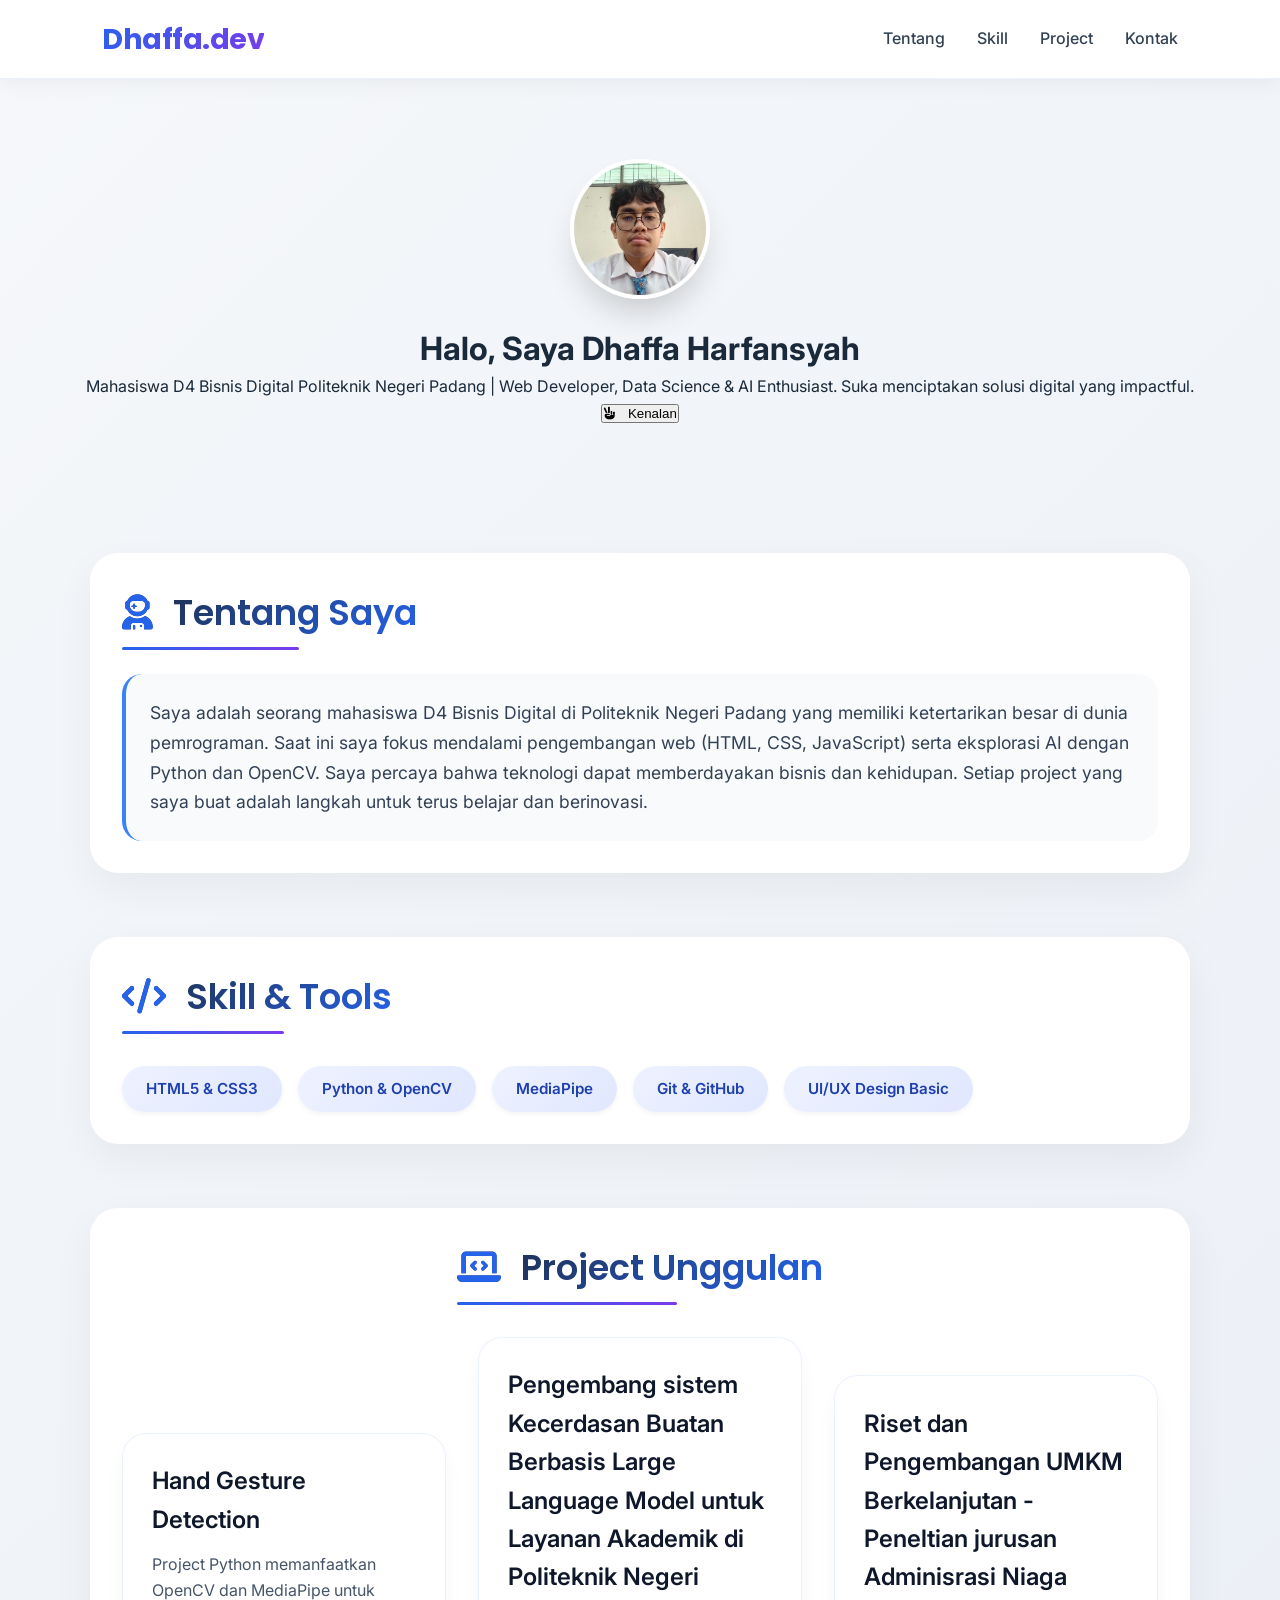
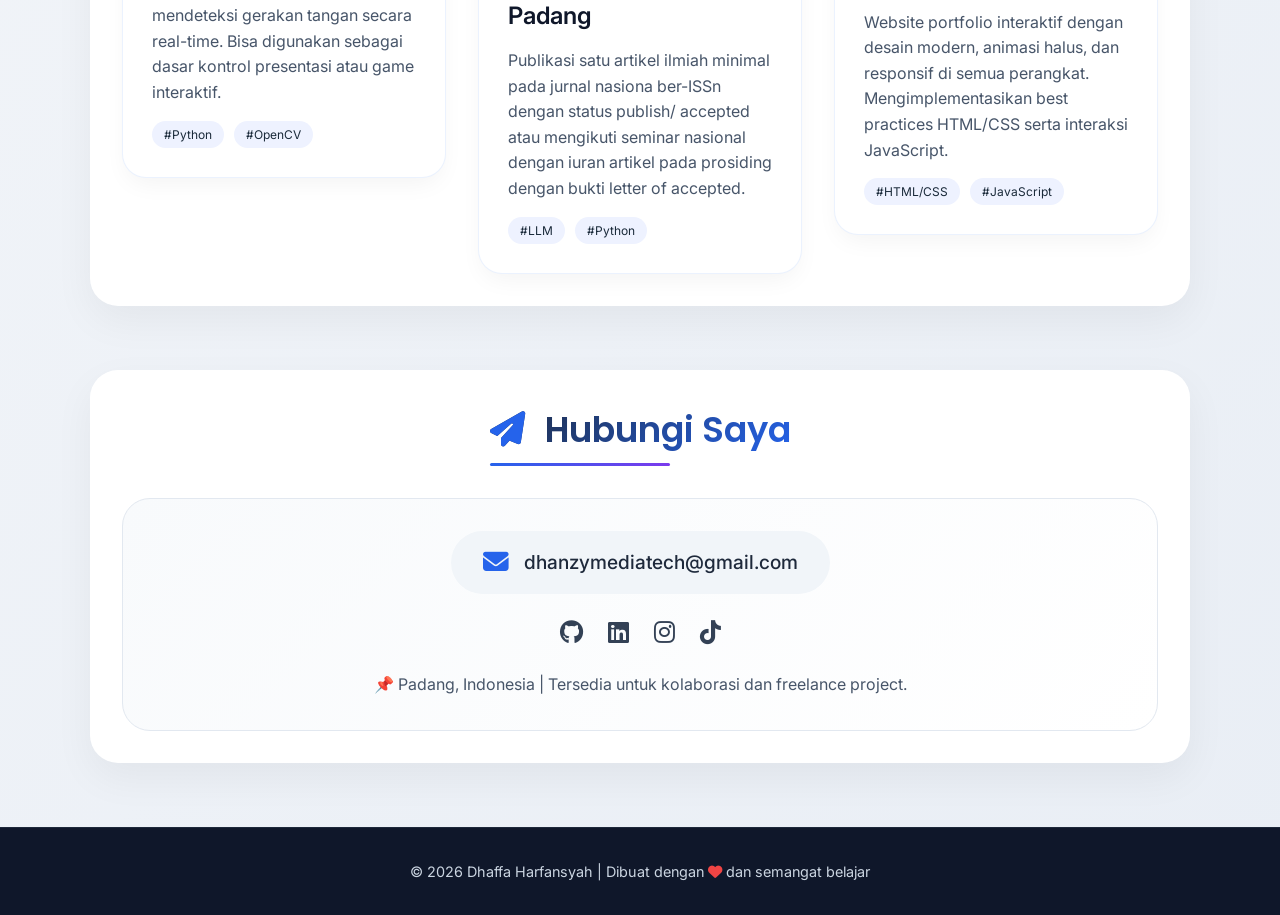
==== index.html @ cffd76b2 "Rename web2.html to index.html" ====
<!DOCTYPE html>
<html lang="id">

<head>
    <meta charset="UTF-8">
    <meta name="viewport" content="width=device-width, initial-scale=1.0">
    <title>Dhaffa Harfansyah | Portfolio Developer</title>
    <!-- Font Awesome Icons -->
    <link rel="stylesheet" href="https://cdnjs.cloudflare.com/ajax/libs/font-awesome/6.4.0/css/all.min.css">
    <!-- Google Fonts: Poppins & Inter -->
    <link
        href="https://fonts.googleapis.com/css2?family=Inter:opsz,wght@14..32,300;14..32,400;14..32,500;14..32,600;14..32,700&family=Poppins:wght@400;500;600;700&display=swap"
        rel="stylesheet">
    <style>
        * {
            margin: 0;
            padding: 0;
            box-sizing: border-box;
            align-items: center;
        }

        body {
            font-family: 'Inter', sans-serif;
            background: linear-gradient(135deg, #f5f7fa 0%, #e9eef5 100%);
            color: #1a2a3a;
            line-height: 1.6;
            scroll-behavior: smooth;
        }

        /* Custom Scrollbar */
        ::-webkit-scrollbar {
            width: 8px;
        }

        ::-webkit-scrollbar-track {
            background: #e0e7ef;
        }

        ::-webkit-scrollbar-thumb {
            background: #3b82f6;
            border-radius: 10px;
        }

        /* Navbar */
        nav {
            display: flex;
            justify-content: space-between;
            align-items: center;
            padding: 1rem 8%;
            background: rgba(255, 255, 255, 0.95);
            backdrop-filter: blur(10px);
            box-shadow: 0 4px 20px rgba(0, 0, 0, 0.05);
            position: sticky;
            top: 0;
            z-index: 1000;
            border-bottom: 1px solid rgba(59, 130, 246, 0.1);
        }

        .logo {
            font-family: 'Poppins', sans-serif;
            font-size: 1.8rem;
            font-weight: 700;
            background: linear-gradient(135deg, #2563eb, #7c3aed);
            -webkit-background-clip: text;
            background-clip: text;
            color: transparent;
            letter-spacing: -0.5px;
        }

        nav ul {
            display: flex;
            gap: 2rem;
            list-style: none;
        }

        nav ul li a {
            text-decoration: none;
            font-weight: 500;
            color: #334155;
            transition: all 0.3s ease;
            font-size: 1rem;
            position: relative;
        }

        nav ul li a::after {
            content: '';
            position: absolute;
            bottom: -5px;
            left: 0;
            width: 0%;
            height: 2px;
            background: linear-gradient(135deg, #2563eb, #7c3aed);
            transition: width 0.3s ease;
        }

        nav ul li a:hover::after {
            width: 100%;
        }

        nav ul li a:hover {
            color: #2563eb;
        }

        /* Hero Section */
        /* Hero Section */
        .hero {
            text-align: center;
            padding: 5rem 1rem 4rem;
            position: relative;
            overflow: hidden;
        }

        /* Wrapper foto */
        .profile-wrapper {
            display: flex;
            justify-content: center;
            align-items: center;
            margin-bottom: 1.5rem;
        }

        /* Foto profil */
        .profile-pic {
            width: 140px;
            height: 140px;
            object-fit: cover;
            border-radius: 50%;
            border: 4px solid white;
            box-shadow: 0 20px 35px -10px rgba(0, 0, 0, 0.2);
            transition: all 0.3s ease;
        }

        .profile-pic:hover {
            transform: scale(1.02);
            box-shadow: 0 25px 40px -12px rgba(37, 99, 235, 0.4);
        }

        /* Responsif */
        @media (max-width: 768px) {
            .profile-pic {
                width: 120px;
                height: 120px;
            }
        }

        /* Section Umum */
        section {
            max-width: 1100px;
            margin: 4rem auto;
            padding: 2rem 2rem;
            background: white;
            border-radius: 28px;
            box-shadow: 0 15px 40px rgba(0, 0, 0, 0.05);
            transition: transform 0.2s;
        }

        section:hover {
            transform: translateY(-3px);
        }

        h2 {
            font-family: 'Poppins', sans-serif;
            font-size: 2.2rem;
            font-weight: 600;
            margin-bottom: 1.5rem;
            position: relative;
            display: inline-block;
            background: linear-gradient(135deg, #1e293b, #2563eb);
            -webkit-background-clip: text;
            background-clip: text;
            color: transparent;
        }

        h2::after {
            content: '';
            position: absolute;
            bottom: -8px;
            left: 0;
            width: 60%;
            height: 3px;
            background: linear-gradient(135deg, #2563eb, #7c3aed);
            border-radius: 3px;
        }

        /* About */
        #about p {
            font-size: 1.1rem;
            color: #334155;
            line-height: 1.7;
            margin-top: 0.5rem;
            background: #f8fafc;
            padding: 1.5rem;
            border-radius: 20px;
            border-left: 4px solid #3b82f6;
        }

        /* Skill */
        .skill-list {
            display: flex;
            flex-wrap: wrap;
            gap: 1rem;
            margin-top: 1rem;
        }

        .skill {
            background: linear-gradient(135deg, #eef2ff, #e0e7ff);
            color: #1e40af;
            padding: 0.7rem 1.5rem;
            border-radius: 50px;
            font-weight: 600;
            font-size: 0.95rem;
            transition: all 0.3s;
            box-shadow: 0 2px 5px rgba(0, 0, 0, 0.05);
        }

        .skill:hover {
            transform: translateY(-3px);
            background: linear-gradient(135deg, #2563eb, #7c3aed);
            color: white;
            box-shadow: 0 8px 18px rgba(37, 99, 235, 0.2);
        }

        /* Project Cards */
        #project {
            display: flex;
            flex-direction: column;
        }

        .projects-container {
            display: grid;
            grid-template-columns: repeat(auto-fit, minmax(280px, 1fr));
            gap: 2rem;
            margin-top: 1rem;
        }

        .project {
            background: #ffffff;
            border-radius: 24px;
            padding: 1.8rem;
            transition: all 0.35s;
            border: 1px solid rgba(59, 130, 246, 0.1);
            box-shadow: 0 10px 25px -5px rgba(0, 0, 0, 0.05);
        }

        .project:hover {
            transform: translateY(-8px);
            border-color: #3b82f6;
            box-shadow: 0 20px 35px -12px rgba(37, 99, 235, 0.2);
        }

        .project h3 {
            font-size: 1.5rem;
            font-weight: 600;
            margin-bottom: 0.8rem;
            color: #0f172a;
            display: flex;
            align-items: center;
            gap: 10px;
        }

        .project h3 i {
            color: #3b82f6;
            font-size: 1.4rem;
        }

        .project p {
            color: #475569;
            line-height: 1.6;
        }

        /* Contact */
        #contact {
            text-align: center;
        }

        .contact-card {
            background: linear-gradient(135deg, #f8fafc, #ffffff);
            border-radius: 28px;
            padding: 2rem;
            margin-top: 1rem;
            border: 1px solid #e2e8f0;
            display: inline-block;
            width: 100%;
        }

        .contact-item {
            display: flex;
            align-items: center;
            justify-content: center;
            gap: 15px;
            font-size: 1.2rem;
            background: #f1f5f9;
            padding: 1rem 2rem;
            border-radius: 60px;
            width: fit-content;
            margin: 0 auto;
        }

        .contact-item i {
            font-size: 1.6rem;
            color: #2563eb;
        }

        .contact-item a {
            text-decoration: none;
            color: #1e293b;
            font-weight: 500;
            transition: color 0.2s;
        }

        .contact-item a:hover {
            color: #2563eb;
        }

        /* Footer */
        footer {
            text-align: center;
            padding: 2rem;
            background: #0f172a;
            color: #cbd5e1;
            margin-top: 3rem;
            font-size: 0.9rem;
            border-top: 1px solid #1e293b;
        }

        /* Responsive */
        @media (max-width: 768px) {
            nav {
                flex-direction: column;
                gap: 1rem;
                padding: 1rem 5%;
            }

            nav ul {
                gap: 1.5rem;
            }

            .hero h1 {
                font-size: 2.2rem;
            }

            section {
                margin: 2rem 1rem;
                padding: 1.5rem;
            }

            h2 {
                font-size: 1.8rem;
            }

            .contact-item {
                flex-direction: column;
                padding: 1rem;
                gap: 8px;
            }
        }

        @media (max-width: 480px) {
            .skill-list {
                justify-content: center;
            }

            .hero button {
                padding: 0.7rem 1.8rem;
            }
        }

        /* Animation */
        @keyframes fadeInUp {
            from {
                opacity: 0;
                transform: translateY(20px);
            }

            to {
                opacity: 1;
                transform: translateY(0);
            }
        }

        section {
            animation: fadeInUp 0.6s ease-out forwards;
        }
    </style>
</head>

<body>

    <!-- NAVBAR -->
    <nav>
        <div class="logo">Dhaffa.dev</div>
        <ul>
            <li><a href="#about">Tentang</a></li>
            <li><a href="#skill">Skill</a></li>
            <li><a href="#project">Project</a></li>
            <li><a href="#contact">Kontak</a></li>
        </ul>
    </nav>

    <!-- HERO SECTION -->
    <div class="hero">
        <div class="profile-wrapper">
            <img src="poto (2).jpeg" alt="Foto Profil Dhaffa" class="profile-pic">
        </div>
        <h1>Halo, Saya Dhaffa Harfansyah</h1>
        <p>Mahasiswa D4 Bisnis Digital Politeknik Negeri Padang | Web Developer, Data Science & AI Enthusiast. Suka
            menciptakan solusi digital yang impactful.
        </p>
        <button id="greetBtn"><i class="fas fa-hand-peace" style="margin-right: 8px;"></i> Kenalan</button>
    </div>

    <!-- ABOUT SECTION -->
    <section id="about">
        <h2><i class="fas fa-user-astronaut" style="margin-right: 12px; color:#2563eb;"></i> Tentang Saya</h2>
        <p>
            Saya adalah seorang mahasiswa D4 Bisnis Digital di Politeknik Negeri Padang yang memiliki ketertarikan besar
            di dunia pemrograman.
            Saat ini saya fokus mendalami pengembangan web (HTML, CSS, JavaScript) serta eksplorasi AI dengan Python dan
            OpenCV.
            Saya percaya bahwa teknologi dapat memberdayakan bisnis dan kehidupan. Setiap project yang saya buat adalah
            langkah untuk terus belajar dan berinovasi.
        </p>
    </section>

    <!-- SKILL SECTION -->
    <section id="skill">
        <h2><i class="fas fa-code" style="margin-right: 12px; color:#2563eb;"></i> Skill & Tools</h2>
        <div class="skill-list">
            <div class="skill">HTML5 & CSS3</div>
            <div class="skill">Python & OpenCV</div>
            <div class="skill">MediaPipe</div>
            <div class="skill">Git & GitHub</div>
            <div class="skill">UI/UX Design Basic</div>
        </div>
    </section>

    <!-- PROJECT SECTION (Menampilkan lebih menarik) -->
    <section id="project">
        <h2><i class="fas fa-laptop-code" style="margin-right: 12px; color:#2563eb;"></i> Project Unggulan</h2>
        <div class="projects-container">
            <div class="project">
                <h3>Hand Gesture Detection</h3>
                <p>Project Python memanfaatkan OpenCV dan MediaPipe untuk mendeteksi gerakan tangan secara real-time.
                    Bisa digunakan sebagai dasar kontrol presentasi atau game interaktif.</p>
                <div style="margin-top: 15px; display: flex; gap: 10px;">
                    <span
                        style="background:#eef2ff; padding:4px 12px; border-radius:20px; font-size:0.75rem;">#Python</span>
                    <span
                        style="background:#eef2ff; padding:4px 12px; border-radius:20px; font-size:0.75rem;">#OpenCV</span>
                </div>
            </div>
            <div class="project">
                <h3>Pengembang sistem Kecerdasan Buatan Berbasis Large Language Model untuk
                    Layanan Akademik di Politeknik Negeri Padang</h3>
                <p>Publikasi satu artikel ilmiah minimal pada jurnal nasiona ber-ISSn dengan status publish/ accepted
                    atau mengikuti seminar nasional dengan iuran artikel pada prosiding dengan bukti letter of accepted.
                </p>
                <div style="margin-top: 15px; display: flex; gap: 10px;">
                    <span
                        style="background:#eef2ff; padding:4px 12px; border-radius:20px; font-size:0.75rem;">#LLM</span>
                    <span
                        style="background:#eef2ff; padding:4px 12px; border-radius:20px; font-size:0.75rem;">#Python</span>
                </div>
            </div>
            <div class="project">
                <h3> Riset dan Pengembangan UMKM Berkelanjutan - Peneltian jurusan Adminisrasi Niaga</h3>
                <p>Website portfolio interaktif dengan desain modern, animasi halus, dan responsif di semua perangkat.
                    Mengimplementasikan best practices HTML/CSS serta interaksi JavaScript.</p>
                <div style="margin-top: 15px; display: flex; gap: 10px;">
                    <span
                        style="background:#eef2ff; padding:4px 12px; border-radius:20px; font-size:0.75rem;">#HTML/CSS</span>
                    <span
                        style="background:#eef2ff; padding:4px 12px; border-radius:20px; font-size:0.75rem;">#JavaScript</span>
                </div>
            </div>
        </div>
    </section>

    <!-- CONTACT SECTION (Lebih elegan) -->
    <section id="contact">
        <h2><i class="fas fa-paper-plane" style="margin-right: 12px; color:#2563eb;"></i> Hubungi Saya</h2>
        <div class="contact-card">
            <div class="contact-item">
                <i class="fas fa-envelope"></i>
                <a href="mailto:dhanzymediatech@gmail.com">dhanzymediatech@gmail.com</a>
            </div>
            <div style="margin-top: 20px; display: flex; justify-content: center; gap: 25px; flex-wrap: wrap;">
                <a href="#" style="color:#334155; font-size:1.5rem; transition:0.2s;"><i class="fab fa-github"></i></a>
                <a href="www.linkedin.com/in/dhaffa-harfansyah-a165aa2b4"
                    style="color:#334155; font-size:1.5rem; transition:0.2s;"><i class="fab fa-linkedin"></i></a>
                <a href="https://www.instagram.com/dhaffa.hrfnsyh?igsh=dDlvMGJ2NDBydng="
                    style="color:#334155; font-size:1.5rem; transition:0.2s;"><i class="fab fa-instagram"></i></a>
                <a href="https://www.tiktok.com/@dhanzy.creator?_r=1&_t=ZS-94cZCDtdRMm"
                    style="color:#334155; font-size:1.5rem; transition:0.2s;"><i class="fab fa-tiktok"></i></a>
            </div>
            <p style="margin-top: 20px; color:#475569;">📌 Padang, Indonesia | Tersedia untuk kolaborasi dan freelance
                project.</p>
        </div>
    </section>

    <footer>
        <p>© 2026 Dhaffa Harfansyah | Dibuat dengan <i class="fas fa-heart" style="color:#ef4444;"></i> dan semangat
            belajar</p>
    </footer>

    <script>
        // Fungsi untuk tombol "Kenalan"
        function sayHello() {
            const message = "Hai! Terima kasih sudah mampir 👋\nSaya Dhaffa, senang berkenalan denganmu! Yuk kolaborasi buat project keren 🚀";
            alert(message);
        }

        // Event listener untuk tombol
        const btn = document.getElementById('greetBtn');
        if (btn) {
            btn.addEventListener('click', sayHello);
        }

        // Smooth scrolling untuk semua link navigasi
        document.querySelectorAll('nav ul li a').forEach(anchor => {
            anchor.addEventListener('click', function (e) {
                e.preventDefault();
                const targetId = this.getAttribute('href');
                if (targetId && targetId !== '#') {
                    const targetElement = document.querySelector(targetId);
                    if (targetElement) {
                        targetElement.scrollIntoView({
                            behavior: 'smooth',
                            block: 'start'
                        });
                    }
                }
            });
        });

        // Efek tambahan: menampilkan pesan selamat datang di console
        console.log("%c✨ Welcome to Dhaffa's Portfolio! ✨", "color: #2563eb; font-size: 16px; font-weight: bold;");
        console.log("Explore projects & feel free to connect!");

        // Interaksi hover pada project card sedikit lebih hidup (sudah ada di CSS, tapi tambahin efek dinamis)
        const projects = document.querySelectorAll('.project');
        projects.forEach(proj => {
            proj.addEventListener('mouseenter', () => {
                proj.style.transition = 'all 0.3s cubic-bezier(0.2, 0.9, 0.4, 1.1)';
            });
        });

        // Animasi saat scroll (menggunakan Intersection Observer untuk efek fade tambahan)
        const fadeElements = document.querySelectorAll('section');
        const observer = new IntersectionObserver((entries) => {
            entries.forEach(entry => {
                if (entry.isIntersecting) {
                    entry.target.style.opacity = '1';
                    entry.target.style.transform = 'translateY(0)';
                }
            });
        }, { threshold: 0.1 });

        fadeElements.forEach(section => {
            section.style.opacity = '0';
            section.style.transform = 'translateY(20px)';
            section.style.transition = 'opacity 0.7s ease, transform 0.7s ease';
            observer.observe(section);
        });
        // langsung panggil sedikit lebih rapi
        window.addEventListener('load', () => {
            setTimeout(() => {
                fadeElements.forEach(section => {
                    if (section.getBoundingClientRect().top < window.innerHeight - 100) {
                        section.style.opacity = '1';
                        section.style.transform = 'translateY(0)';
                    }
                });
            }, 100);
        });
    </script>
</body>

</html>
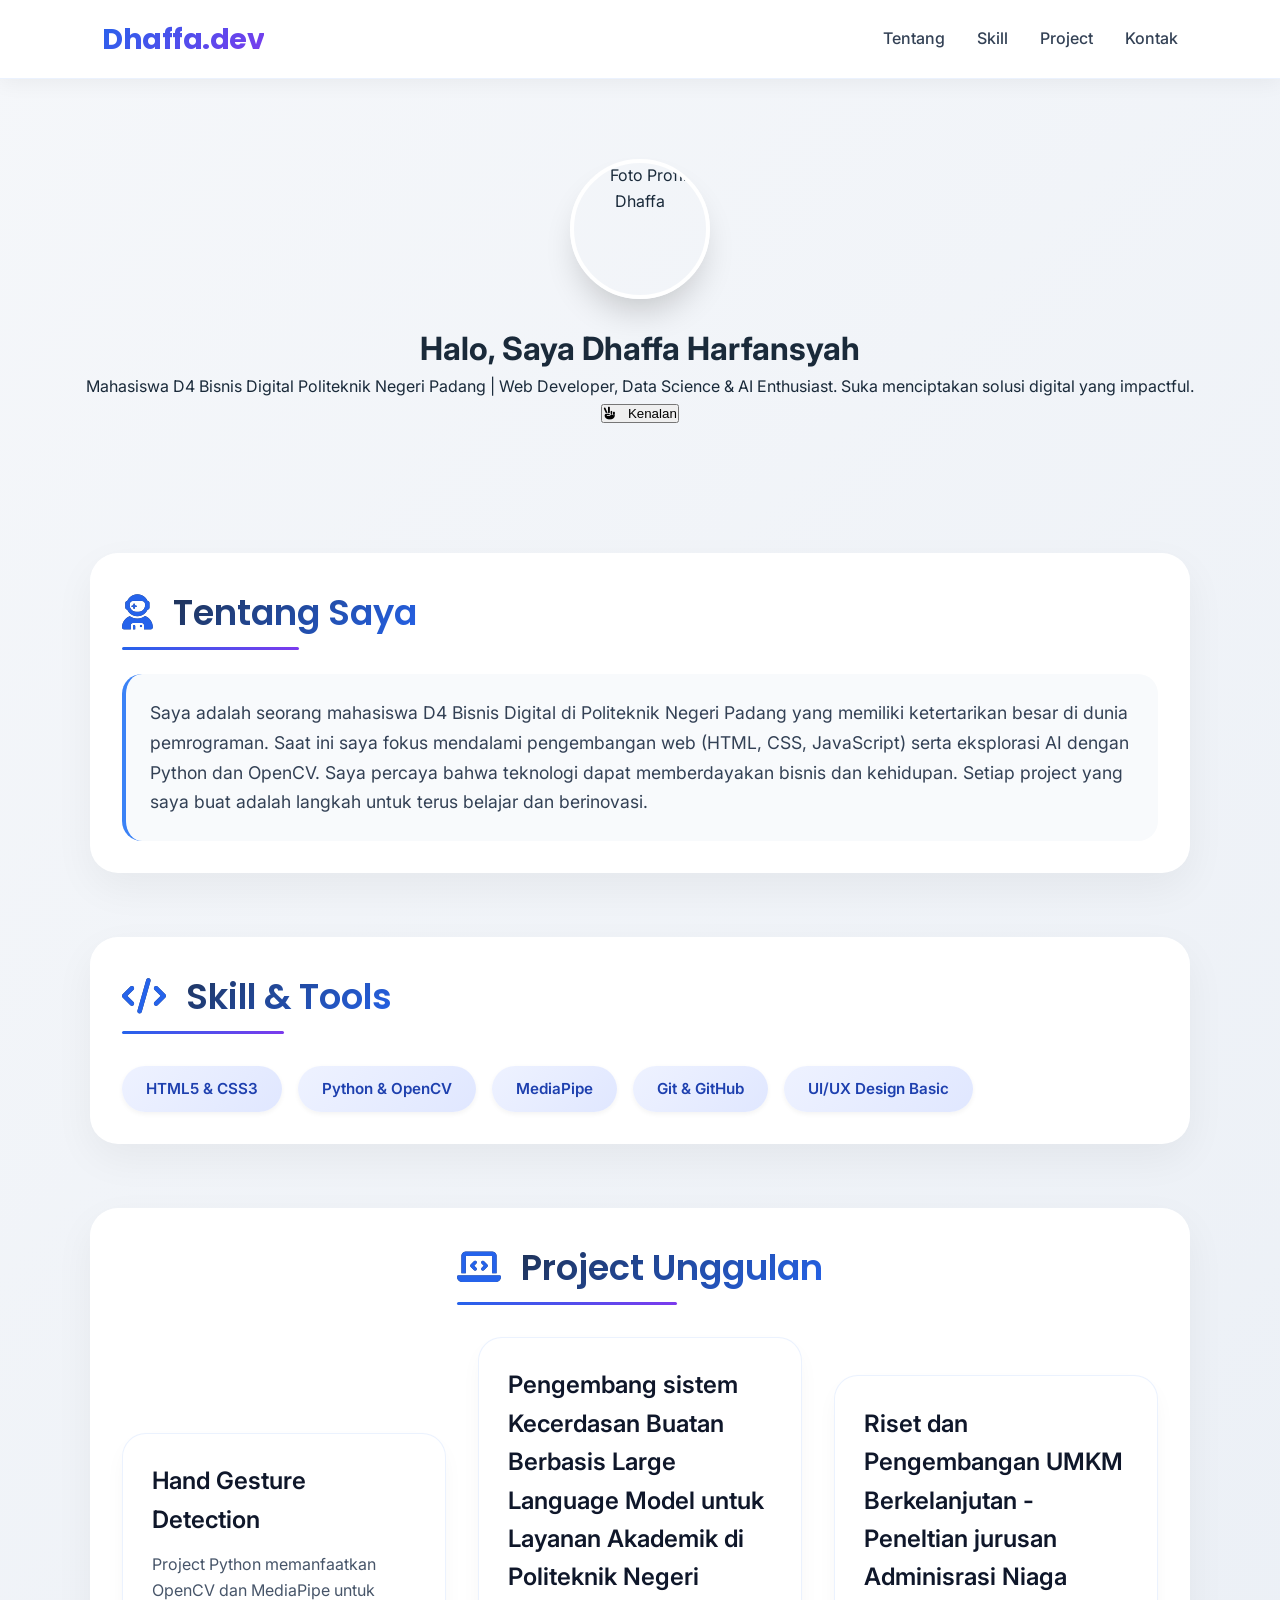
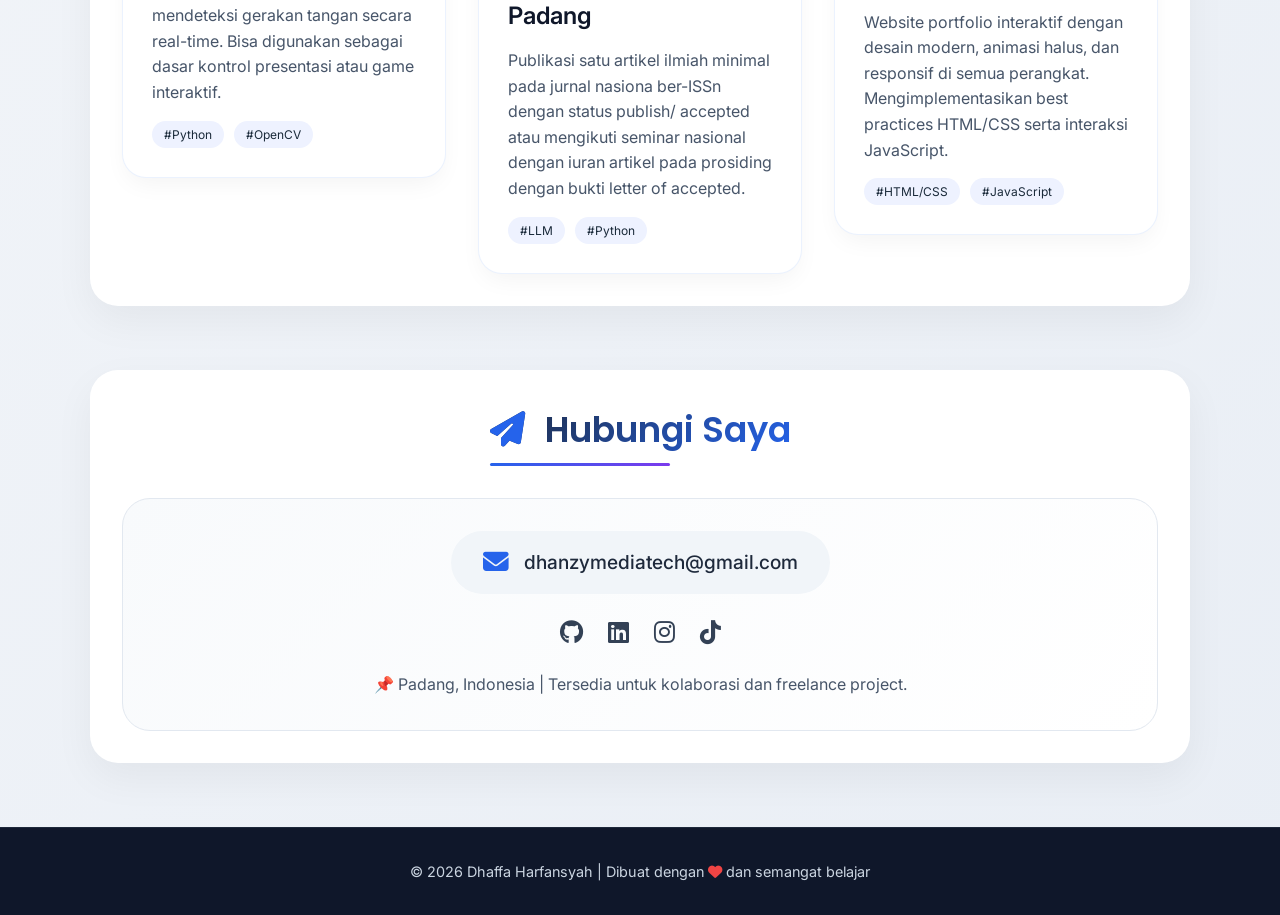
==== commit 20ccb340: "2" ====
--- a/index.html
+++ b/index.html
@@ -575,4 +575,4 @@
     </script>
 </body>
 
-</html>
+</html>
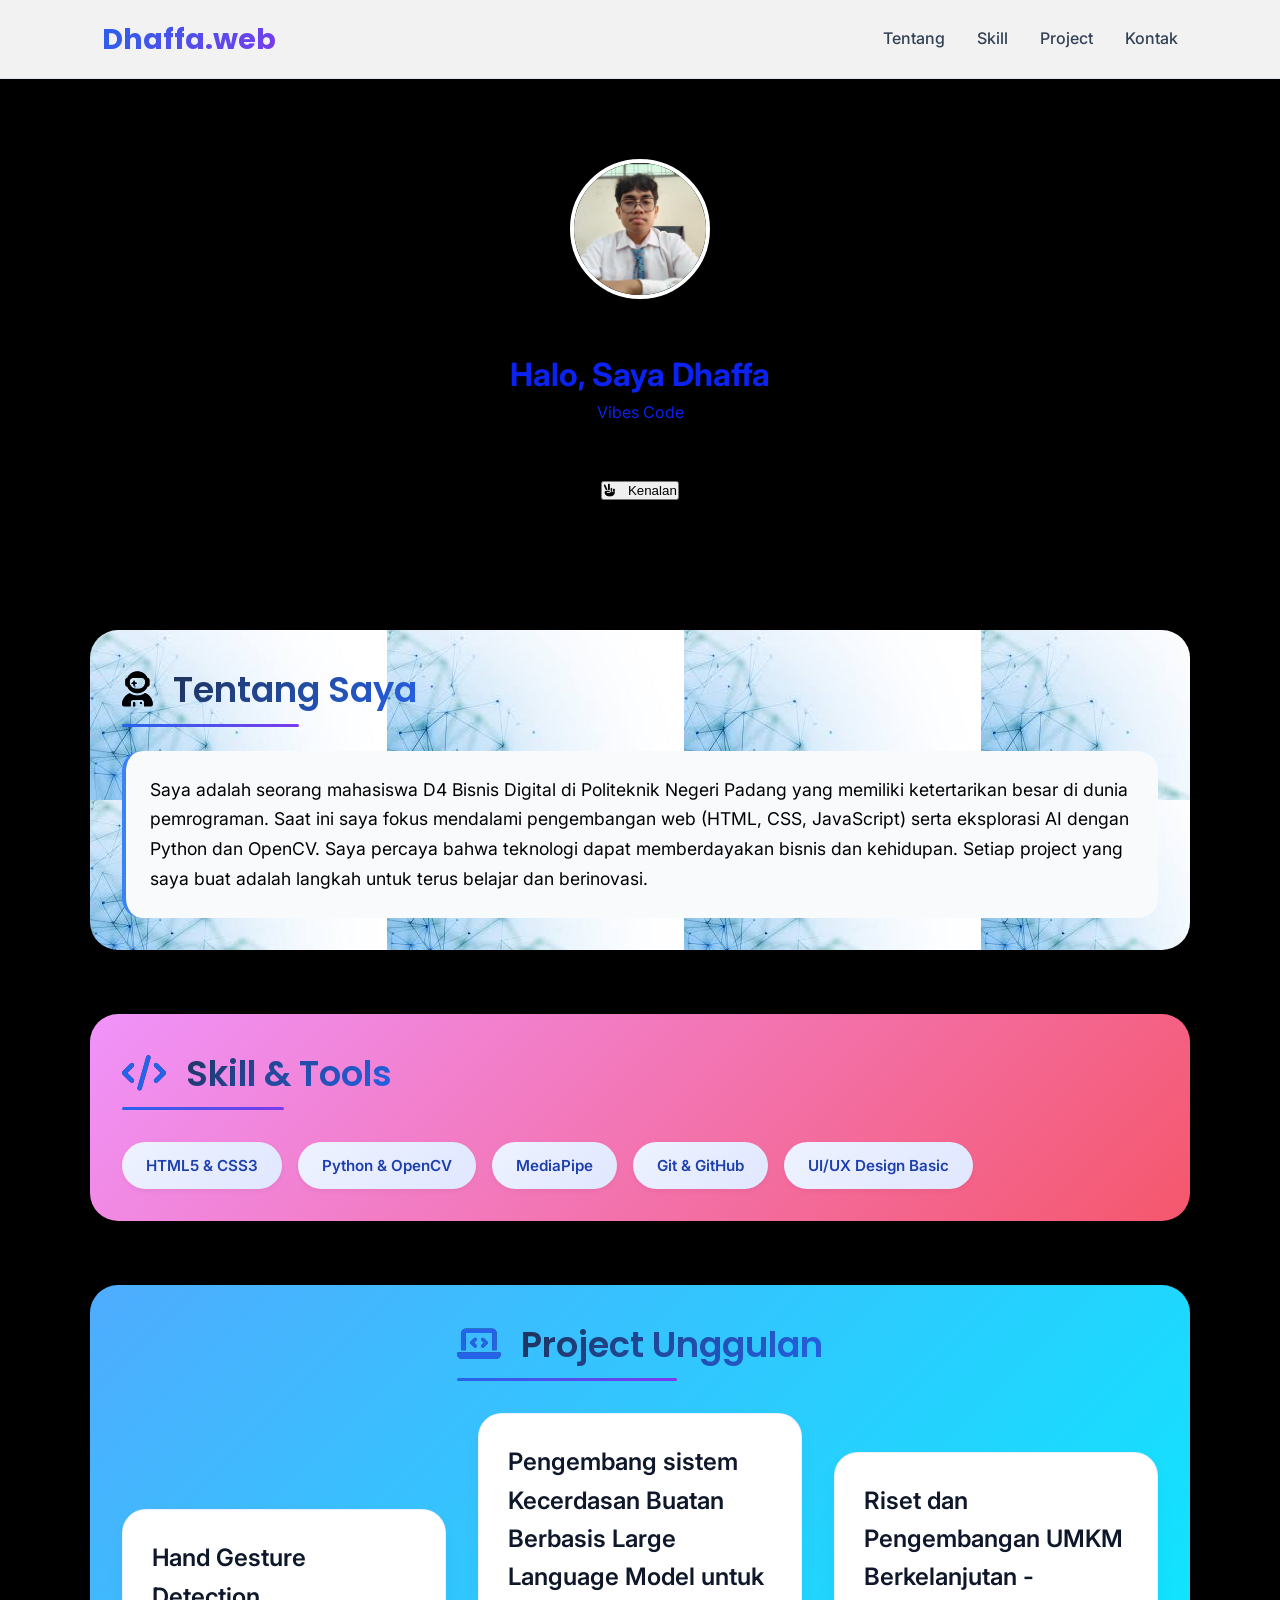
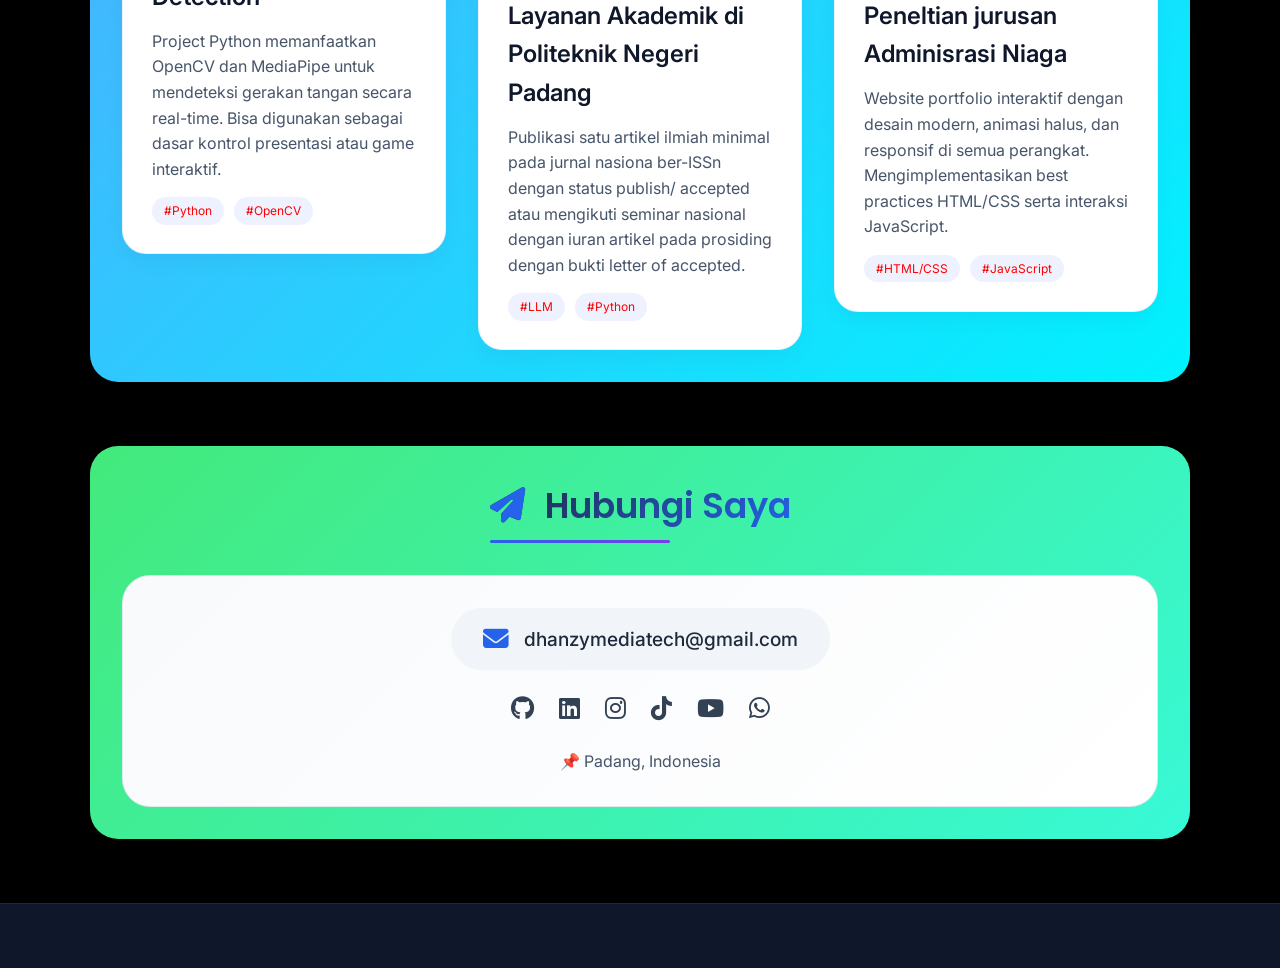
==== commit 2a2ec213: "git add . git commit -m "Update index.html and add new images"" ====
--- a/index.html
+++ b/index.html
@@ -21,10 +21,32 @@
 
         body {
             font-family: 'Inter', sans-serif;
-            background: linear-gradient(135deg, #f5f7fa 0%, #e9eef5 100%);
+            background-color: #000000;
             color: #1a2a3a;
             line-height: 1.6;
             scroll-behavior: smooth;
+            transition: background 0.5s ease;
+        }
+
+        /* Background untuk setiap section */
+        #about {
+            background-image: url(bc2.jpg);
+            color: rgb(0, 255, 115);
+        }
+
+        #skill {
+            background: linear-gradient(135deg, #f093fb 0%, #f5576c 100%);
+            color: white;
+        }
+
+        #project {
+            background: linear-gradient(135deg, #4facfe 0%, #00f2fe 100%);
+            color: rgb(255, 0, 0);
+        }
+
+        #contact {
+            background: linear-gradient(135deg, #43e97b 0%, #38f9d7 100%);
+            color: white;
         }
 
         /* Custom Scrollbar */
@@ -45,7 +67,7 @@
         nav {
             display: flex;
             justify-content: space-between;
-            align-items: center;
+            align-items: left;
             padding: 1rem 8%;
             background: rgba(255, 255, 255, 0.95);
             backdrop-filter: blur(10px);
@@ -54,6 +76,8 @@
             top: 0;
             z-index: 1000;
             border-bottom: 1px solid rgba(59, 130, 246, 0.1);
+            color: #3b82f6;
+
         }
 
         .logo {
@@ -64,7 +88,7 @@
             -webkit-background-clip: text;
             background-clip: text;
             color: transparent;
-            letter-spacing: -0.5px;
+            align-items: left;
         }
 
         nav ul {
@@ -108,6 +132,7 @@
             padding: 5rem 1rem 4rem;
             position: relative;
             overflow: hidden;
+            color: #0b22f0;
         }
 
         /* Wrapper foto */
@@ -184,7 +209,7 @@
         /* About */
         #about p {
             font-size: 1.1rem;
-            color: #334155;
+            color: #000000;
             line-height: 1.7;
             margin-top: 0.5rem;
             background: #f8fafc;
@@ -387,7 +412,7 @@
 
     <!-- NAVBAR -->
     <nav>
-        <div class="logo">Dhaffa.dev</div>
+        <div class="logo" align="left">Dhaffa.web</div>
         <ul>
             <li><a href="#about">Tentang</a></li>
             <li><a href="#skill">Skill</a></li>
@@ -399,18 +424,20 @@
     <!-- HERO SECTION -->
     <div class="hero">
         <div class="profile-wrapper">
-            <img src="poto (2).jpeg" alt="Foto Profil Dhaffa" class="profile-pic">
+            <img src="poto.jpeg" alt="Foto Profil Dhaffa" class="profile-pic">
         </div>
-        <h1>Halo, Saya Dhaffa Harfansyah</h1>
-        <p>Mahasiswa D4 Bisnis Digital Politeknik Negeri Padang | Web Developer, Data Science & AI Enthusiast. Suka
-            menciptakan solusi digital yang impactful.
+        <br>
+        <h1>Halo, Saya Dhaffa</h1>
+        <p> Vibes Code
         </p>
+        <br>
+        <br>
         <button id="greetBtn"><i class="fas fa-hand-peace" style="margin-right: 8px;"></i> Kenalan</button>
     </div>
 
     <!-- ABOUT SECTION -->
     <section id="about">
-        <h2><i class="fas fa-user-astronaut" style="margin-right: 12px; color:#2563eb;"></i> Tentang Saya</h2>
+        <h2><i class="fas fa-user-astronaut" style="margin-right: 12px; color:#000000;"></i> Tentang Saya</h2>
         <p>
             Saya adalah seorang mahasiswa D4 Bisnis Digital di Politeknik Negeri Padang yang memiliki ketertarikan besar
             di dunia pemrograman.
@@ -491,15 +518,17 @@
                     style="color:#334155; font-size:1.5rem; transition:0.2s;"><i class="fab fa-instagram"></i></a>
                 <a href="https://www.tiktok.com/@dhanzy.creator?_r=1&_t=ZS-94cZCDtdRMm"
                     style="color:#334155; font-size:1.5rem; transition:0.2s;"><i class="fab fa-tiktok"></i></a>
+                <a href="https://www.youtube.com/channel/UC9n8sXo2l7m1Zt3a5kKjL9w"
+                    style="color:#334155; font-size:1.5rem; transition:0.2s;"><i class="fab fa-youtube"></i></a>
+                <a href="https://wa.me/6285126205130" style="color:#334155; font-size:1.5rem; transition:0.2s;"><i
+                        class="fab fa-whatsapp"></i></a>
             </div>
-            <p style="margin-top: 20px; color:#475569;">📌 Padang, Indonesia | Tersedia untuk kolaborasi dan freelance
-                project.</p>
+            <p style="margin-top: 20px; color:#475569;">📌 Padang, Indonesia </p>
         </div>
     </section>
 
     <footer>
-        <p>© 2026 Dhaffa Harfansyah | Dibuat dengan <i class="fas fa-heart" style="color:#ef4444;"></i> dan semangat
-            belajar</p>
+
     </footer>
 
     <script>
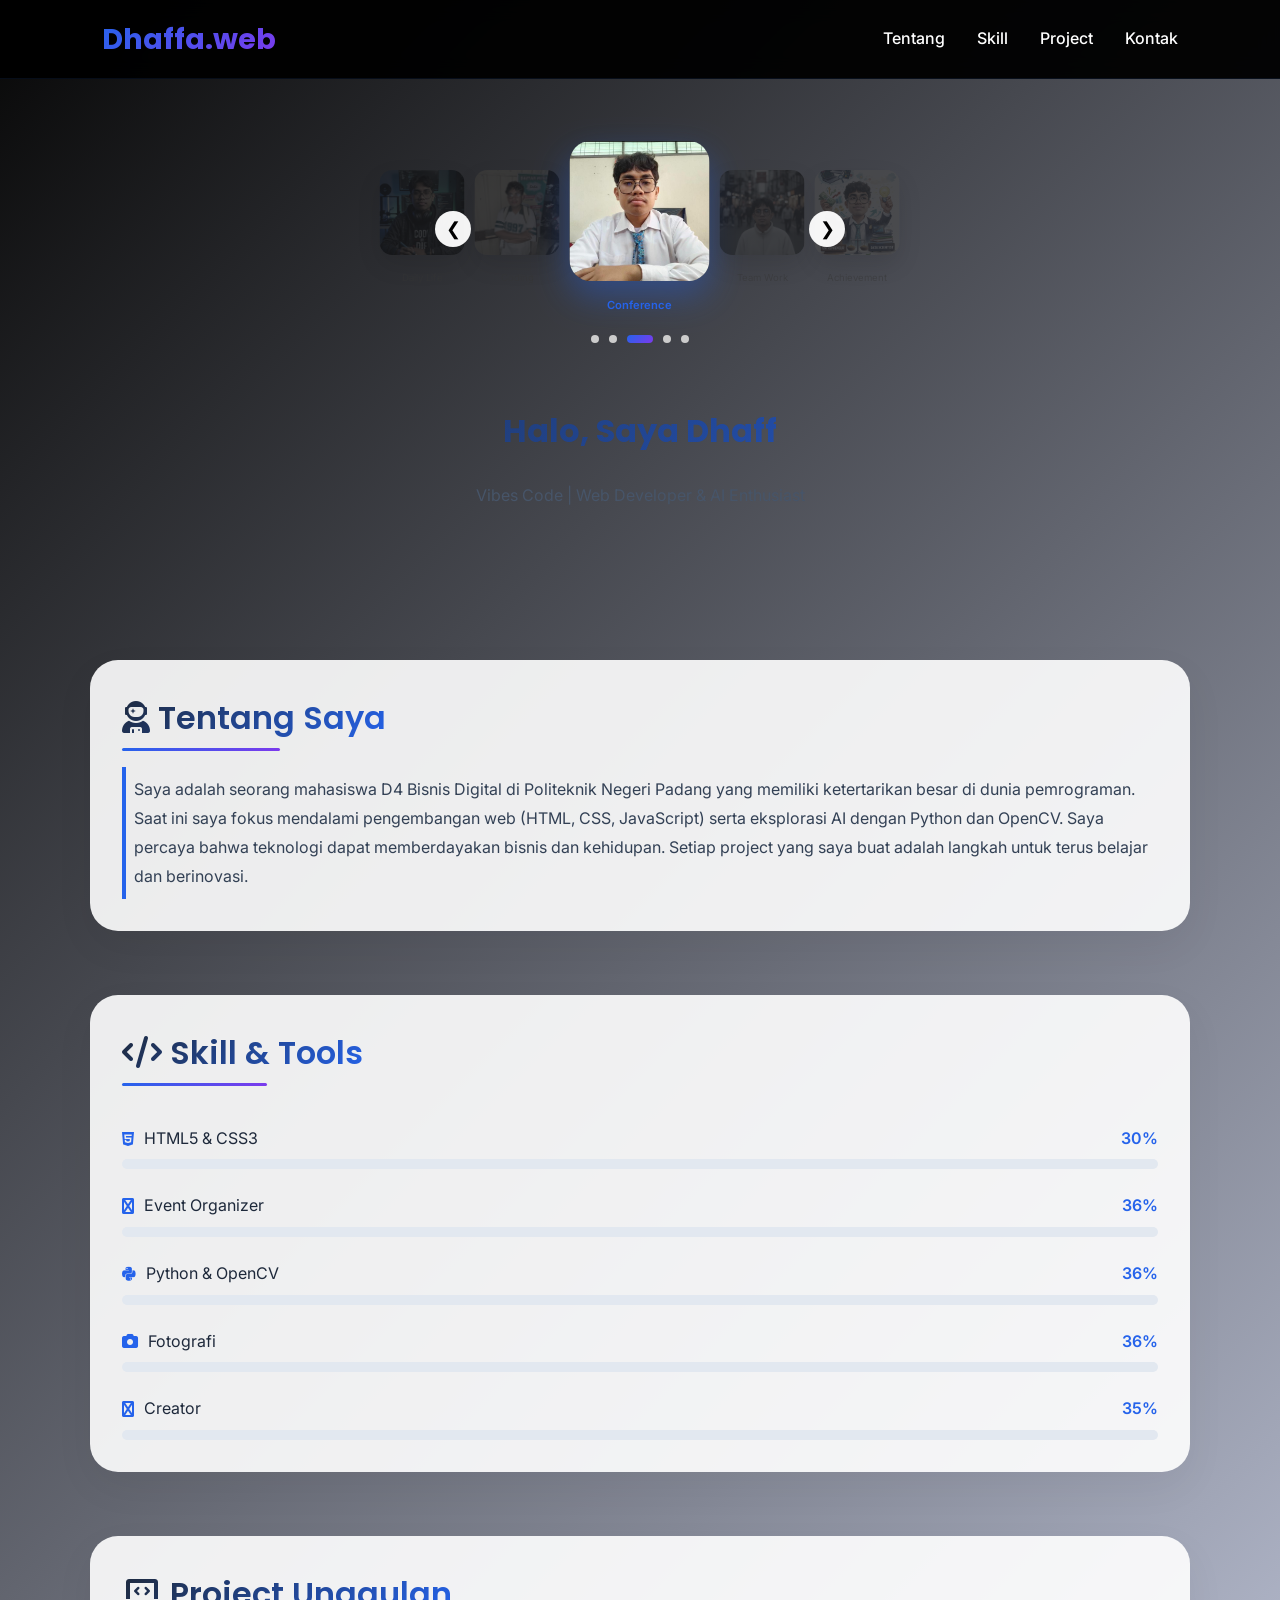
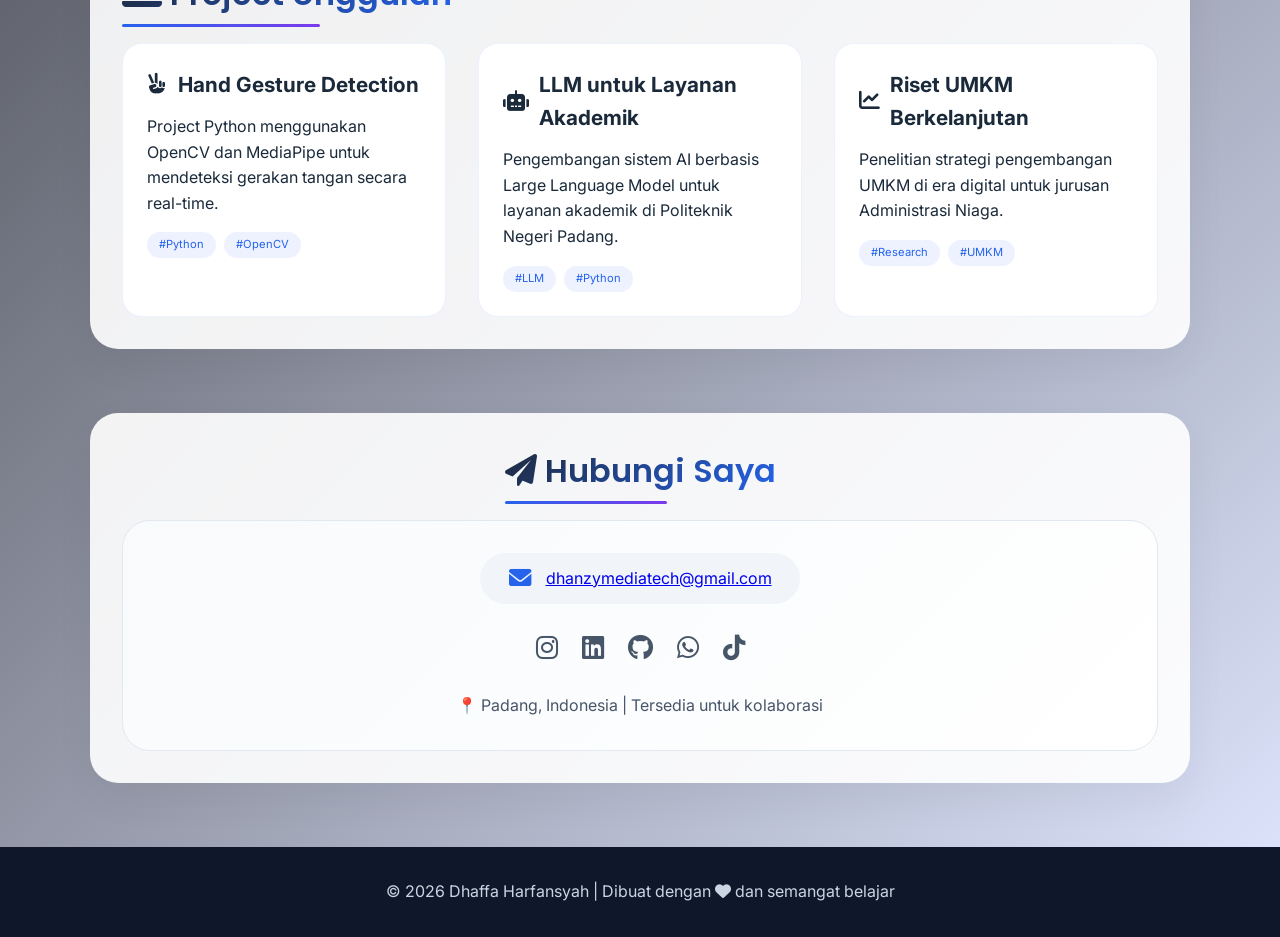
==== commit f8b8c2a7: "git add . git commit -m "Update portfolio with new skills and projects"" ====
--- a/index.html
+++ b/index.html
@@ -4,80 +4,44 @@
 <head>
     <meta charset="UTF-8">
     <meta name="viewport" content="width=device-width, initial-scale=1.0">
-    <title>Dhaffa Harfansyah | Portfolio Developer</title>
-    <!-- Font Awesome Icons -->
-    <link rel="stylesheet" href="https://cdnjs.cloudflare.com/ajax/libs/font-awesome/6.4.0/css/all.min.css">
-    <!-- Google Fonts: Poppins & Inter -->
+    <title>Dhaffa Harfansyah | Portfolio</title>
+
+    <!-- Font Awesome -->
+    <link rel="stylesheet" href="https://cdnjs.cloudflare.com/ajax/libs/font-awesome/6.0.0-beta3/css/all.min.css">
+
+    <!-- Google Fonts -->
     <link
-        href="https://fonts.googleapis.com/css2?family=Inter:opsz,wght@14..32,300;14..32,400;14..32,500;14..32,600;14..32,700&family=Poppins:wght@400;500;600;700&display=swap"
+        href="https://fonts.googleapis.com/css2?family=Inter:wght@300;400;500;600;700&family=Poppins:wght@400;500;600;700&display=swap"
         rel="stylesheet">
+
     <style>
+        /* ========== CSS LENGKAP ========== */
         * {
             margin: 0;
             padding: 0;
             box-sizing: border-box;
-            align-items: center;
         }
 
         body {
             font-family: 'Inter', sans-serif;
-            background-color: #000000;
+            background: linear-gradient(135deg, #070707, #e0e7ff);
             color: #1a2a3a;
             line-height: 1.6;
             scroll-behavior: smooth;
-            transition: background 0.5s ease;
-        }
-
-        /* Background untuk setiap section */
-        #about {
-            background-image: url(bc2.jpg);
-            color: rgb(0, 255, 115);
-        }
-
-        #skill {
-            background: linear-gradient(135deg, #f093fb 0%, #f5576c 100%);
-            color: white;
-        }
-
-        #project {
-            background: linear-gradient(135deg, #4facfe 0%, #00f2fe 100%);
-            color: rgb(255, 0, 0);
-        }
-
-        #contact {
-            background: linear-gradient(135deg, #43e97b 0%, #38f9d7 100%);
-            color: white;
-        }
-
-        /* Custom Scrollbar */
-        ::-webkit-scrollbar {
-            width: 8px;
-        }
-
-        ::-webkit-scrollbar-track {
-            background: #e0e7ef;
-        }
-
-        ::-webkit-scrollbar-thumb {
-            background: #3b82f6;
-            border-radius: 10px;
         }
 
         /* Navbar */
         nav {
             display: flex;
             justify-content: space-between;
-            align-items: left;
+            align-items: center;
             padding: 1rem 8%;
-            background: rgba(255, 255, 255, 0.95);
+            background: rgba(0, 0, 0, 0.95);
             backdrop-filter: blur(10px);
-            box-shadow: 0 4px 20px rgba(0, 0, 0, 0.05);
             position: sticky;
             top: 0;
             z-index: 1000;
             border-bottom: 1px solid rgba(59, 130, 246, 0.1);
-            color: #3b82f6;
-
         }
 
         .logo {
@@ -88,7 +52,6 @@
             -webkit-background-clip: text;
             background-clip: text;
             color: transparent;
-            align-items: left;
         }
 
         nav ul {
@@ -100,7 +63,7 @@
         nav ul li a {
             text-decoration: none;
             font-weight: 500;
-            color: #334155;
+            color: #ffffff;
             transition: all 0.3s ease;
             font-size: 1rem;
             position: relative;
@@ -126,65 +89,178 @@
         }
 
         /* Hero Section */
-        /* Hero Section */
         .hero {
             text-align: center;
-            padding: 5rem 1rem 4rem;
+            padding: 2rem 1rem 4rem;
+        }
+
+        /* Carousel */
+        .focus-carousel {
             position: relative;
-            overflow: hidden;
-            color: #0b22f0;
-        }
-
-        /* Wrapper foto */
-        .profile-wrapper {
-            display: flex;
+            width: 100%;
+            max-width: 400px;
+            margin: 0 auto 2rem;
+            padding: 30px 0;
+        }
+
+        .focus-carousel-container {
+            overflow: visible;
+            padding: 0 20px;
+        }
+
+        .focus-carousel-track {
+            display: flex;
+            align-items: center;
             justify-content: center;
-            align-items: center;
+            gap: 10px;
+            transition: transform 0.5s ease;
+            cursor: grab;
+        }
+
+        .focus-carousel-track:active {
+            cursor: grabbing;
+        }
+
+        .focus-carousel-item {
+            flex: 0 0 auto;
+            width: 85px;
+            transition: all 0.4s ease;
+            filter: brightness(0.3) grayscale(0.5);
+            opacity: 0.5;
+        }
+
+        .focus-carousel-item.active {
+            width: 140px;
+            filter: brightness(1) grayscale(0);
+            opacity: 1;
+        }
+
+        .focus-carousel-item img {
+            width: 100%;
+            aspect-ratio: 1 / 1;
+            object-fit: cover;
+            border-radius: 15%;
+            box-shadow: 0 10px 25px rgba(0, 0, 0, 0.2);
+        }
+
+        .focus-carousel-item.active img {
+            box-shadow: 0 15px 35px rgba(37, 99, 235, 0.4);
+        }
+
+        .focus-caption {
+            text-align: center;
+            margin-top: 8px;
+            font-size: 0.6rem;
+            color: #aaa;
+        }
+
+        .focus-carousel-item.active .focus-caption {
+            color: #2563eb;
+            font-weight: 600;
+            font-size: 0.7rem;
+        }
+
+        /* Tombol navigasi */
+        .focus-prev,
+        .focus-next {
+            position: absolute;
+            top: 45%;
+            transform: translateY(-50%);
+            background: rgba(255, 255, 255, 0.95);
+            border: none;
+            width: 36px;
+            height: 36px;
+            border-radius: 50%;
+            font-size: 18px;
+            cursor: pointer;
+            transition: all 0.3s;
+            z-index: 10;
+        }
+
+        .focus-prev {
+            left: -5px;
+        }
+
+        .focus-next {
+            right: -5px;
+        }
+
+        .focus-prev:hover,
+        .focus-next:hover {
+            background: #2563eb;
+            color: white;
+        }
+
+        /* Dots */
+        .focus-dots {
+            display: flex;
+            justify-content: center;
+            gap: 10px;
+            margin-top: 20px;
+        }
+
+        .focus-dot {
+            width: 8px;
+            height: 8px;
+            border-radius: 50%;
+            background: #ccc;
+            cursor: pointer;
+        }
+
+        .focus-dot.active {
+            width: 26px;
+            border-radius: 12px;
+            background: linear-gradient(135deg, #2563eb, #7c3aed);
+        }
+
+        /* Hero Text */
+        .hero h1 {
+            font-family: 'Poppins', sans-serif;
+            font-size: 2rem;
+            font-weight: 700;
+            background: linear-gradient(135deg, #1e293b, #2563eb);
+            -webkit-background-clip: text;
+            background-clip: text;
+            color: transparent;
+            margin-bottom: 0.5rem;
+            min-height: 70px;
+        }
+
+        .hero p {
+            font-size: 1rem;
+            color: #475569;
             margin-bottom: 1.5rem;
         }
 
-        /* Foto profil */
-        .profile-pic {
-            width: 140px;
-            height: 140px;
-            object-fit: cover;
-            border-radius: 50%;
-            border: 4px solid white;
-            box-shadow: 0 20px 35px -10px rgba(0, 0, 0, 0.2);
+        .hero-btn {
+            background: linear-gradient(135deg, #2563eb, #7c3aed);
+            color: white;
+            border: none;
+            padding: 0.8rem 2rem;
+            font-size: 1rem;
+            font-weight: 600;
+            border-radius: 40px;
+            cursor: pointer;
             transition: all 0.3s ease;
         }
 
-        .profile-pic:hover {
-            transform: scale(1.02);
-            box-shadow: 0 25px 40px -12px rgba(37, 99, 235, 0.4);
-        }
-
-        /* Responsif */
-        @media (max-width: 768px) {
-            .profile-pic {
-                width: 120px;
-                height: 120px;
-            }
+        .hero-btn:hover {
+            transform: translateY(-3px);
         }
 
         /* Section Umum */
         section {
             max-width: 1100px;
             margin: 4rem auto;
-            padding: 2rem 2rem;
-            background: white;
+            padding: 2rem;
+            background: rgba(255, 255, 255, 0.9);
             border-radius: 28px;
             box-shadow: 0 15px 40px rgba(0, 0, 0, 0.05);
-            transition: transform 0.2s;
-        }
-
-        section:hover {
-            transform: translateY(-3px);
         }
 
         h2 {
             font-family: 'Poppins', sans-serif;
-            font-size: 2.2rem;
+            font-size: 2rem;
             font-weight: 600;
             margin-bottom: 1.5rem;
             position: relative;
@@ -208,88 +284,104 @@
 
         /* About */
         #about p {
-            font-size: 1.1rem;
-            color: #000000;
-            line-height: 1.7;
-            margin-top: 0.5rem;
-            background: #f8fafc;
-            padding: 1.5rem;
-            border-radius: 20px;
-            border-left: 4px solid #3b82f6;
+            font-size: 1rem;
+            color: #334155;
+            line-height: 1.8;
+            padding: 0.5rem;
+            border-left: 4px solid #2563eb;
         }
 
         /* Skill */
-        .skill-list {
-            display: flex;
-            flex-wrap: wrap;
-            gap: 1rem;
-            margin-top: 1rem;
-        }
-
-        .skill {
-            background: linear-gradient(135deg, #eef2ff, #e0e7ff);
-            color: #1e40af;
-            padding: 0.7rem 1.5rem;
-            border-radius: 50px;
+        .skill-container {
+            display: flex;
+            flex-direction: column;
+            gap: 1.5rem;
+            margin-top: 1.5rem;
+        }
+
+        .skill-item {
+            width: 100%;
+        }
+
+        .skill-info {
+            display: flex;
+            justify-content: space-between;
+            margin-bottom: 0.5rem;
+        }
+
+        .skill-name {
+            display: flex;
+            align-items: center;
+            gap: 10px;
+            color: #1e293b;
+        }
+
+        .skill-name i {
+            color: #2563eb;
+        }
+
+        .skill-percent {
+            color: #2563eb;
             font-weight: 600;
-            font-size: 0.95rem;
-            transition: all 0.3s;
-            box-shadow: 0 2px 5px rgba(0, 0, 0, 0.05);
-        }
-
-        .skill:hover {
-            transform: translateY(-3px);
-            background: linear-gradient(135deg, #2563eb, #7c3aed);
-            color: white;
-            box-shadow: 0 8px 18px rgba(37, 99, 235, 0.2);
-        }
-
-        /* Project Cards */
-        #project {
-            display: flex;
-            flex-direction: column;
-        }
-
+        }
+
+        .progress-bar {
+            width: 100%;
+            height: 10px;
+            background: #e2e8f0;
+            border-radius: 10px;
+            overflow: hidden;
+        }
+
+        .progress-fill {
+            height: 100%;
+            background: linear-gradient(90deg, #2563eb, #7c3aed);
+            width: 0%;
+            transition: width 1.5s ease;
+            border-radius: 10px;
+        }
+
+        /* Project */
         .projects-container {
             display: grid;
-            grid-template-columns: repeat(auto-fit, minmax(280px, 1fr));
+            grid-template-columns: repeat(auto-fit, minmax(300px, 1fr));
             gap: 2rem;
-            margin-top: 1rem;
         }
 
         .project {
             background: #ffffff;
-            border-radius: 24px;
-            padding: 1.8rem;
+            border-radius: 20px;
+            padding: 1.5rem;
             transition: all 0.35s;
             border: 1px solid rgba(59, 130, 246, 0.1);
-            box-shadow: 0 10px 25px -5px rgba(0, 0, 0, 0.05);
         }
 
         .project:hover {
             transform: translateY(-8px);
             border-color: #3b82f6;
-            box-shadow: 0 20px 35px -12px rgba(37, 99, 235, 0.2);
         }
 
         .project h3 {
-            font-size: 1.5rem;
-            font-weight: 600;
+            font-size: 1.3rem;
             margin-bottom: 0.8rem;
-            color: #0f172a;
             display: flex;
             align-items: center;
             gap: 10px;
         }
 
-        .project h3 i {
-            color: #3b82f6;
-            font-size: 1.4rem;
-        }
-
-        .project p {
-            color: #475569;
-            line-height: 1.6;
+        .project-tags {
+            margin-top: 1rem;
+            display: flex;
+            flex-wrap: wrap;
+            gap: 8px;
+        }
+
+        .project-tags span {
+            background: #eef2ff;
+            padding: 4px 12px;
+            border-radius: 20px;
+            font-size: 0.7rem;
+            color: #2563eb;
         }
 
         /* Contact */
@@ -301,10 +393,7 @@
             background: linear-gradient(135deg, #f8fafc, #ffffff);
             border-radius: 28px;
             padding: 2rem;
-            margin-top: 1rem;
             border: 1px solid #e2e8f0;
-            display: inline-block;
-            width: 100%;
         }
 
         .contact-item {
@@ -312,39 +401,46 @@
             align-items: center;
             justify-content: center;
             gap: 15px;
-            font-size: 1.2rem;
             background: #f1f5f9;
-            padding: 1rem 2rem;
+            padding: 0.8rem 1.8rem;
             border-radius: 60px;
             width: fit-content;
             margin: 0 auto;
         }
 
         .contact-item i {
+            font-size: 1.4rem;
+            color: #2563eb;
+        }
+
+        .social-links {
+            margin-top: 1.5rem;
+            display: flex;
+            justify-content: center;
+            gap: 1.5rem;
+        }
+
+        .social-links a {
+            color: #475569;
             font-size: 1.6rem;
-            color: #2563eb;
-        }
-
-        .contact-item a {
-            text-decoration: none;
-            color: #1e293b;
-            font-weight: 500;
-            transition: color 0.2s;
-        }
-
-        .contact-item a:hover {
-            color: #2563eb;
-        }
-
-        /* Footer */
+            transition: all 0.3s;
+        }
+
+        .social-links a:hover {
+            transform: translateY(-5px);
+        }
+
+        .location {
+            margin-top: 1.5rem;
+            color: #475569;
+        }
+
         footer {
             text-align: center;
             padding: 2rem;
             background: #0f172a;
             color: #cbd5e1;
             margin-top: 3rem;
-            font-size: 0.9rem;
-            border-top: 1px solid #1e293b;
         }
 
         /* Responsive */
@@ -352,15 +448,27 @@
             nav {
                 flex-direction: column;
                 gap: 1rem;
-                padding: 1rem 5%;
             }
 
             nav ul {
                 gap: 1.5rem;
             }
 
+            .focus-carousel {
+                max-width: 340px;
+            }
+
+            .focus-carousel-item {
+                width: 70px;
+            }
+
+            .focus-carousel-item.active {
+                width: 115px;
+            }
+
             .hero h1 {
-                font-size: 2.2rem;
+                font-size: 1.5rem;
+                min-height: 60px;
             }
 
             section {
@@ -369,41 +477,27 @@
             }
 
             h2 {
-                font-size: 1.8rem;
-            }
-
-            .contact-item {
-                flex-direction: column;
-                padding: 1rem;
-                gap: 8px;
+                font-size: 1.5rem;
             }
         }
 
         @media (max-width: 480px) {
-            .skill-list {
-                justify-content: center;
-            }
-
-            .hero button {
-                padding: 0.7rem 1.8rem;
-            }
-        }
-
-        /* Animation */
-        @keyframes fadeInUp {
-            from {
-                opacity: 0;
-                transform: translateY(20px);
-            }
-
-            to {
-                opacity: 1;
-                transform: translateY(0);
-            }
-        }
-
-        section {
-            animation: fadeInUp 0.6s ease-out forwards;
+            .focus-carousel {
+                max-width: 300px;
+            }
+
+            .focus-carousel-item {
+                width: 60px;
+            }
+
+            .focus-carousel-item.active {
+                width: 100px;
+            }
+
+            .hero h1 {
+                font-size: 1.2rem;
+                min-height: 50px;
+            }
         }
     </style>
 </head>
@@ -412,7 +506,7 @@
 
     <!-- NAVBAR -->
     <nav>
-        <div class="logo" align="left">Dhaffa.web</div>
+        <div class="logo">Dhaffa.web</div>
         <ul>
             <li><a href="#about">Tentang</a></li>
             <li><a href="#skill">Skill</a></li>
@@ -423,183 +517,358 @@
 
     <!-- HERO SECTION -->
     <div class="hero">
-        <div class="profile-wrapper">
-            <img src="poto.jpeg" alt="Foto Profil Dhaffa" class="profile-pic">
+        <div class="focus-carousel">
+            <div class="focus-carousel-container">
+                <div class="focus-carousel-track" id="focusTrack">
+                    <div class="focus-carousel-item">
+                        <img src="poto2.jpeg" alt="Foto 1">
+                        <div class="focus-caption">Daily Life</div>
+                    </div>
+                    <div class="focus-carousel-item">
+                        <img src="poto3.jpeg" alt="Foto 2">
+                        <div class="focus-caption">Coding</div>
+                    </div>
+                    <div class="focus-carousel-item">
+                        <img src="poto.jpeg" alt="Foto 3">
+                        <div class="focus-caption">Conference</div>
+                    </div>
+                    <div class="focus-carousel-item">
+                        <img src="poto4.jpeg" alt="Foto 4">
+                        <div class="focus-caption">Team Work</div>
+                    </div>
+                    <div class="focus-carousel-item">
+                        <img src="poto5.jpeg" alt="Foto 5">
+                        <div class="focus-caption">Achievement</div>
+                    </div>
+                </div>
+            </div>
+            <button class="focus-prev" id="focusPrev">❮</button>
+            <button class="focus-next" id="focusNext">❯</button>
+            <div class="focus-dots" id="focusDots"></div>
         </div>
-        <br>
-        <h1>Halo, Saya Dhaffa</h1>
-        <p> Vibes Code
-        </p>
-        <br>
-        <br>
-        <button id="greetBtn"><i class="fas fa-hand-peace" style="margin-right: 8px;"></i> Kenalan</button>
+
+        <h1 id="typingText"></h1>
+        <p>Vibes Code | Web Developer & AI Enthusiast</p>
     </div>
 
     <!-- ABOUT SECTION -->
     <section id="about">
-        <h2><i class="fas fa-user-astronaut" style="margin-right: 12px; color:#000000;"></i> Tentang Saya</h2>
+        <h2><i class="fas fa-user-astronaut"></i> Tentang Saya</h2>
         <p>
             Saya adalah seorang mahasiswa D4 Bisnis Digital di Politeknik Negeri Padang yang memiliki ketertarikan besar
-            di dunia pemrograman.
-            Saat ini saya fokus mendalami pengembangan web (HTML, CSS, JavaScript) serta eksplorasi AI dengan Python dan
-            OpenCV.
-            Saya percaya bahwa teknologi dapat memberdayakan bisnis dan kehidupan. Setiap project yang saya buat adalah
-            langkah untuk terus belajar dan berinovasi.
+            di dunia pemrograman. Saat ini saya fokus mendalami pengembangan web (HTML, CSS, JavaScript) serta
+            eksplorasi
+            AI dengan Python dan OpenCV. Saya percaya bahwa teknologi dapat memberdayakan bisnis dan kehidupan.
+            Setiap project yang saya buat adalah langkah untuk terus belajar dan berinovasi.
         </p>
     </section>
 
     <!-- SKILL SECTION -->
     <section id="skill">
-        <h2><i class="fas fa-code" style="margin-right: 12px; color:#2563eb;"></i> Skill & Tools</h2>
-        <div class="skill-list">
-            <div class="skill">HTML5 & CSS3</div>
-            <div class="skill">Python & OpenCV</div>
-            <div class="skill">MediaPipe</div>
-            <div class="skill">Git & GitHub</div>
-            <div class="skill">UI/UX Design Basic</div>
+        <h2><i class="fas fa-code"></i> Skill & Tools</h2>
+        <div class="skill-container">
+            <div class="skill-item">
+                <div class="skill-info">
+                    <span class="skill-name"><i class="fab fa-html5"></i> HTML5 & CSS3</span>
+                    <span class="skill-percent" id="percent1">0%</span>
+                </div>
+                <div class="progress-bar">
+                    <div class="progress-fill" data-percent="30" id="fill1"></div>
+                </div>
+            </div>
+            <div class="skill-item">
+                <div class="skill-info">
+                    <span class="skill-name"><i class="fab fa-users"></i> Event Organizer</span>
+                    <span class="skill-percent" id="percent2">0%</span>
+                </div>
+                <div class="progress-bar">
+                    <div class="progress-fill" data-percent="80" id="fill2"></div>
+                </div>
+            </div>
+            <div class="skill-item">
+                <div class="skill-info">
+                    <span class="skill-name"><i class="fab fa-python"></i> Python & OpenCV</span>
+                    <span class="skill-percent" id="percent3">0%</span>
+                </div>
+                <div class="progress-bar">
+                    <div class="progress-fill" data-percent="38" id="fill3"></div>
+                </div>
+            </div>
+            <div class="skill-item">
+                <div class="skill-info">
+                    <span class="skill-name"><i class="fas fa-camera"></i> Fotografi</span>
+                    <span class="skill-percent" id="percent4">0%</span>
+                </div>
+                <div class="progress-bar">
+                    <div class="progress-fill" data-percent="80" id="fill4"></div>
+                </div>
+            </div>
+            <div class="skill-item">
+                <div class="skill-info">
+                    <span class="skill-name"><i class="fab fa-film"></i> Creator</span>
+                    <span class="skill-percent" id="percent5">0%</span>
+                </div>
+                <div class="progress-bar">
+                    <div class="progress-fill" data-percent="82" id="fill5"></div>
+                </div>
+            </div>
         </div>
     </section>
 
-    <!-- PROJECT SECTION (Menampilkan lebih menarik) -->
+    <!-- PROJECT SECTION -->
     <section id="project">
-        <h2><i class="fas fa-laptop-code" style="margin-right: 12px; color:#2563eb;"></i> Project Unggulan</h2>
+        <h2><i class="fas fa-laptop-code"></i> Project Unggulan</h2>
         <div class="projects-container">
             <div class="project">
-                <h3>Hand Gesture Detection</h3>
-                <p>Project Python memanfaatkan OpenCV dan MediaPipe untuk mendeteksi gerakan tangan secara real-time.
-                    Bisa digunakan sebagai dasar kontrol presentasi atau game interaktif.</p>
-                <div style="margin-top: 15px; display: flex; gap: 10px;">
-                    <span
-                        style="background:#eef2ff; padding:4px 12px; border-radius:20px; font-size:0.75rem;">#Python</span>
-                    <span
-                        style="background:#eef2ff; padding:4px 12px; border-radius:20px; font-size:0.75rem;">#OpenCV</span>
-                </div>
+                <h3><i class="fas fa-hand-peace"></i> Hand Gesture Detection</h3>
+                <p>Project Python menggunakan OpenCV dan MediaPipe untuk mendeteksi gerakan tangan secara real-time.</p>
+                <div class="project-tags"><span>#Python</span><span>#OpenCV</span></div>
             </div>
             <div class="project">
-                <h3>Pengembang sistem Kecerdasan Buatan Berbasis Large Language Model untuk
-                    Layanan Akademik di Politeknik Negeri Padang</h3>
-                <p>Publikasi satu artikel ilmiah minimal pada jurnal nasiona ber-ISSn dengan status publish/ accepted
-                    atau mengikuti seminar nasional dengan iuran artikel pada prosiding dengan bukti letter of accepted.
-                </p>
-                <div style="margin-top: 15px; display: flex; gap: 10px;">
-                    <span
-                        style="background:#eef2ff; padding:4px 12px; border-radius:20px; font-size:0.75rem;">#LLM</span>
-                    <span
-                        style="background:#eef2ff; padding:4px 12px; border-radius:20px; font-size:0.75rem;">#Python</span>
-                </div>
+                <h3><i class="fas fa-robot"></i> LLM untuk Layanan Akademik</h3>
+                <p>Pengembangan sistem AI berbasis Large Language Model untuk layanan akademik di Politeknik Negeri
+                    Padang.</p>
+                <div class="project-tags"><span>#LLM</span><span>#Python</span></div>
             </div>
             <div class="project">
-                <h3> Riset dan Pengembangan UMKM Berkelanjutan - Peneltian jurusan Adminisrasi Niaga</h3>
-                <p>Website portfolio interaktif dengan desain modern, animasi halus, dan responsif di semua perangkat.
-                    Mengimplementasikan best practices HTML/CSS serta interaksi JavaScript.</p>
-                <div style="margin-top: 15px; display: flex; gap: 10px;">
-                    <span
-                        style="background:#eef2ff; padding:4px 12px; border-radius:20px; font-size:0.75rem;">#HTML/CSS</span>
-                    <span
-                        style="background:#eef2ff; padding:4px 12px; border-radius:20px; font-size:0.75rem;">#JavaScript</span>
-                </div>
+                <h3><i class="fas fa-chart-line"></i> Riset UMKM Berkelanjutan</h3>
+                <p>Penelitian strategi pengembangan UMKM di era digital untuk jurusan Administrasi Niaga.</p>
+                <div class="project-tags"><span>#Research</span><span>#UMKM</span></div>
             </div>
         </div>
     </section>
 
-    <!-- CONTACT SECTION (Lebih elegan) -->
+    <!-- CONTACT SECTION -->
     <section id="contact">
-        <h2><i class="fas fa-paper-plane" style="margin-right: 12px; color:#2563eb;"></i> Hubungi Saya</h2>
+        <h2><i class="fas fa-paper-plane"></i> Hubungi Saya</h2>
         <div class="contact-card">
             <div class="contact-item">
                 <i class="fas fa-envelope"></i>
                 <a href="mailto:dhanzymediatech@gmail.com">dhanzymediatech@gmail.com</a>
             </div>
-            <div style="margin-top: 20px; display: flex; justify-content: center; gap: 25px; flex-wrap: wrap;">
-                <a href="#" style="color:#334155; font-size:1.5rem; transition:0.2s;"><i class="fab fa-github"></i></a>
-                <a href="www.linkedin.com/in/dhaffa-harfansyah-a165aa2b4"
-                    style="color:#334155; font-size:1.5rem; transition:0.2s;"><i class="fab fa-linkedin"></i></a>
-                <a href="https://www.instagram.com/dhaffa.hrfnsyh?igsh=dDlvMGJ2NDBydng="
-                    style="color:#334155; font-size:1.5rem; transition:0.2s;"><i class="fab fa-instagram"></i></a>
-                <a href="https://www.tiktok.com/@dhanzy.creator?_r=1&_t=ZS-94cZCDtdRMm"
-                    style="color:#334155; font-size:1.5rem; transition:0.2s;"><i class="fab fa-tiktok"></i></a>
-                <a href="https://www.youtube.com/channel/UC9n8sXo2l7m1Zt3a5kKjL9w"
-                    style="color:#334155; font-size:1.5rem; transition:0.2s;"><i class="fab fa-youtube"></i></a>
-                <a href="https://wa.me/6285126205130" style="color:#334155; font-size:1.5rem; transition:0.2s;"><i
-                        class="fab fa-whatsapp"></i></a>
-            </div>
-            <p style="margin-top: 20px; color:#475569;">📌 Padang, Indonesia </p>
+            <div class="social-links">
+                <a href="https://www.instagram.com/dhaffa.hrfnsyh" target="_blank"><i class="fab fa-instagram"></i></a>
+                <a href="https://www.linkedin.com/in/dhaffa-harfansyah-a165aa2b4" target="_blank"><i
+                        class="fab fa-linkedin"></i></a>
+                <a href="https://github.com/dhaffa" target="_blank"><i class="fab fa-github"></i></a>
+                <a href="https://wa.me/6285126205130" target="_blank"><i class="fab fa-whatsapp"></i></a>
+                <a href="https://https://www.tiktok.com/@dhanzy.creator?_r=1&_t=ZS-94cZCDtdRMm" target="_blank"><i
+                        class="fab fa-tiktok"></i></a>
+            </div>
+            <p class="location">📍 Padang, Indonesia | Tersedia untuk kolaborasi</p>
         </div>
     </section>
 
     <footer>
-
+        <p>© 2026 Dhaffa Harfansyah | Dibuat dengan <i class="fas fa-heart"></i> dan semangat belajar</p>
     </footer>
 
     <script>
-        // Fungsi untuk tombol "Kenalan"
-        function sayHello() {
-            const message = "Hai! Terima kasih sudah mampir 👋\nSaya Dhaffa, senang berkenalan denganmu! Yuk kolaborasi buat project keren 🚀";
-            alert(message);
-        }
-
-        // Event listener untuk tombol
-        const btn = document.getElementById('greetBtn');
-        if (btn) {
-            btn.addEventListener('click', sayHello);
-        }
-
-        // Smooth scrolling untuk semua link navigasi
-        document.querySelectorAll('nav ul li a').forEach(anchor => {
-            anchor.addEventListener('click', function (e) {
+        // ========== CAROUSEL INFINITE LOOP ==========
+        document.addEventListener('DOMContentLoaded', function () {
+            const track = document.getElementById('focusTrack');
+            const items = document.querySelectorAll('.focus-carousel-item');
+            const prevBtn = document.getElementById('focusPrev');
+            const nextBtn = document.getElementById('focusNext');
+            const dotsContainer = document.getElementById('focusDots');
+
+            let currentIndex = 2;
+            const totalItems = items.length;
+            let autoPlay;
+            let startX = 0, currentX = 0, isDragging = false;
+
+            function updateFocus() {
+                items.forEach((item, index) => {
+                    if (index === currentIndex) item.classList.add('active');
+                    else item.classList.remove('active');
+                });
+                updateDots();
+                centerActiveItem();
+            }
+
+            function centerActiveItem() {
+                const container = document.querySelector('.focus-carousel-container');
+                const trackEl = document.querySelector('.focus-carousel-track');
+                const activeItem = document.querySelector('.focus-carousel-item.active');
+                if (activeItem && container && trackEl) {
+                    const containerWidth = container.offsetWidth;
+                    const itemWidth = activeItem.offsetWidth;
+                    const itemLeft = activeItem.offsetLeft;
+                    let scrollPosition = itemLeft - (containerWidth / 2) + (itemWidth / 2);
+                    if (scrollPosition < 0) scrollPosition = 0;
+                    trackEl.style.transform = `translateX(-${scrollPosition}px)`;
+                }
+            }
+
+            function nextSlide() {
+                currentIndex = (currentIndex + 1) % totalItems;
+                updateFocus();
+            }
+
+            function prevSlide() {
+                currentIndex = (currentIndex - 1 + totalItems) % totalItems;
+                updateFocus();
+            }
+
+            function goToSlide(index) {
+                currentIndex = index;
+                updateFocus();
+            }
+
+            function createDots() {
+                if (!dotsContainer) return;
+                dotsContainer.innerHTML = '';
+                for (let i = 0; i < totalItems; i++) {
+                    const dot = document.createElement('div');
+                    dot.classList.add('focus-dot');
+                    if (i === currentIndex) dot.classList.add('active');
+                    dot.addEventListener('click', () => { goToSlide(i); stopAutoPlay(); startAutoPlay(); });
+                    dotsContainer.appendChild(dot);
+                }
+            }
+
+            function updateDots() {
+                const dots = document.querySelectorAll('.focus-dot');
+                dots.forEach((dot, i) => {
+                    if (i === currentIndex) dot.classList.add('active');
+                    else dot.classList.remove('active');
+                });
+            }
+
+            function startAutoPlay() {
+                if (autoPlay) clearInterval(autoPlay);
+                autoPlay = setInterval(nextSlide, 3000);
+            }
+
+            function stopAutoPlay() {
+                if (autoPlay) clearInterval(autoPlay);
+            }
+
+            // Drag mouse
+            track.addEventListener('mousedown', (e) => {
                 e.preventDefault();
-                const targetId = this.getAttribute('href');
-                if (targetId && targetId !== '#') {
-                    const targetElement = document.querySelector(targetId);
-                    if (targetElement) {
-                        targetElement.scrollIntoView({
-                            behavior: 'smooth',
-                            block: 'start'
-                        });
-                    }
+                isDragging = true;
+                startX = e.clientX;
+                track.style.cursor = 'grabbing';
+                stopAutoPlay();
+            });
+
+            window.addEventListener('mousemove', (e) => { if (isDragging) currentX = e.clientX; });
+            window.addEventListener('mouseup', () => {
+                if (!isDragging) return;
+                const diff = currentX - startX;
+                if (Math.abs(diff) > 50) diff > 0 ? prevSlide() : nextSlide();
+                isDragging = false;
+                track.style.cursor = 'grab';
+                startAutoPlay();
+            });
+
+            // Touch swipe
+            track.addEventListener('touchstart', (e) => {
+                startX = e.touches[0].clientX;
+                isDragging = true;
+                stopAutoPlay();
+            });
+            track.addEventListener('touchmove', (e) => { if (isDragging) currentX = e.touches[0].clientX; });
+            track.addEventListener('touchend', () => {
+                if (!isDragging) return;
+                const diff = currentX - startX;
+                if (Math.abs(diff) > 50) diff > 0 ? prevSlide() : nextSlide();
+                isDragging = false;
+                startAutoPlay();
+            });
+
+            if (prevBtn) prevBtn.addEventListener('click', () => { prevSlide(); stopAutoPlay(); startAutoPlay(); });
+            if (nextBtn) nextBtn.addEventListener('click', () => { nextSlide(); stopAutoPlay(); startAutoPlay(); });
+
+            const carousel = document.querySelector('.focus-carousel');
+            if (carousel) {
+                carousel.addEventListener('mouseenter', stopAutoPlay);
+                carousel.addEventListener('mouseleave', startAutoPlay);
+            }
+
+            window.addEventListener('resize', () => setTimeout(centerActiveItem, 100));
+
+            createDots();
+            updateFocus();
+            startAutoPlay();
+        });
+
+        // ========== TYPING EFFECT BERULANG ==========
+        document.addEventListener('DOMContentLoaded', function () {
+            const texts = ["Halo, Saya Dhaffa Harfansyah", "Web Developer & AI Enthusiast", "Vibes Code | Create Impact"];
+            let textIndex = 0, charIndex = 0, isDeleting = false;
+            const el = document.getElementById('typingText');
+
+            function type() {
+                const current = texts[textIndex];
+                if (isDeleting) {
+                    el.textContent = current.substring(0, charIndex - 1);
+                    charIndex--;
+                } else {
+                    el.textContent = current.substring(0, charIndex + 1);
+                    charIndex++;
                 }
-            });
+                if (!isDeleting && charIndex === current.length) {
+                    isDeleting = true;
+                    setTimeout(type, 2000);
+                    return;
+                }
+                if (isDeleting && charIndex === 0) {
+                    isDeleting = false;
+                    textIndex = (textIndex + 1) % texts.length;
+                    setTimeout(type, 500);
+                    return;
+                }
+                setTimeout(type, isDeleting ? 50 : 100);
+            }
+            if (el) type();
         });
 
-        // Efek tambahan: menampilkan pesan selamat datang di console
-        console.log("%c✨ Welcome to Dhaffa's Portfolio! ✨", "color: #2563eb; font-size: 16px; font-weight: bold;");
-        console.log("Explore projects & feel free to connect!");
-
-        // Interaksi hover pada project card sedikit lebih hidup (sudah ada di CSS, tapi tambahin efek dinamis)
-        const projects = document.querySelectorAll('.project');
-        projects.forEach(proj => {
-            proj.addEventListener('mouseenter', () => {
-                proj.style.transition = 'all 0.3s cubic-bezier(0.2, 0.9, 0.4, 1.1)';
-            });
+        // ========== SKILL ANIMASI + ANGKA PERSEN ==========
+        document.addEventListener('DOMContentLoaded', function () {
+            const skillSection = document.getElementById('skill');
+            const fills = document.querySelectorAll('.progress-fill');
+            const percentSpans = document.querySelectorAll('.skill-percent');
+            let animated = false;
+
+            function animateSkills() {
+                if (animated) return;
+                fills.forEach((fill, i) => {
+                    const target = parseInt(fill.getAttribute('data-percent'));
+                    fill.style.width = target + '%';
+                    let current = 0;
+                    const interval = setInterval(() => {
+                        if (current < target) {
+                            current++;
+                            percentSpans[i].textContent = current + '%';
+                        } else {
+                            clearInterval(interval);
+                        }
+                    }, 15);
+                });
+                animated = true;
+            }
+
+            function resetSkills() {
+                fills.forEach(fill => fill.style.width = '0%');
+                percentSpans.forEach(span => span.textContent = '0%');
+                animated = false;
+            }
+
+            const observer = new IntersectionObserver((entries) => {
+                entries.forEach(entry => {
+                    if (entry.isIntersecting) animateSkills();
+                    else resetSkills();
+                });
+            }, { threshold: 0.3 });
+
+            if (skillSection) observer.observe(skillSection);
         });
 
-        // Animasi saat scroll (menggunakan Intersection Observer untuk efek fade tambahan)
-        const fadeElements = document.querySelectorAll('section');
-        const observer = new IntersectionObserver((entries) => {
-            entries.forEach(entry => {
-                if (entry.isIntersecting) {
-                    entry.target.style.opacity = '1';
-                    entry.target.style.transform = 'translateY(0)';
-                }
-            });
-        }, { threshold: 0.1 });
-
-        fadeElements.forEach(section => {
-            section.style.opacity = '0';
-            section.style.transform = 'translateY(20px)';
-            section.style.transition = 'opacity 0.7s ease, transform 0.7s ease';
-            observer.observe(section);
-        });
-        // langsung panggil sedikit lebih rapi
-        window.addEventListener('load', () => {
-            setTimeout(() => {
-                fadeElements.forEach(section => {
-                    if (section.getBoundingClientRect().top < window.innerHeight - 100) {
-                        section.style.opacity = '1';
-                        section.style.transform = 'translateY(0)';
-                    }
-                });
-            }, 100);
+        // ========== TOMBOL KENALAN ==========
+        document.getElementById('greetBtn').addEventListener('click', function () {
+            alert("Hai! Terima kasih sudah mampir 👋\nSaya Dhaffa, senang berkenalan denganmu! Yuk kolaborasi buat project keren 🚀");
         });
     </script>
 </body>
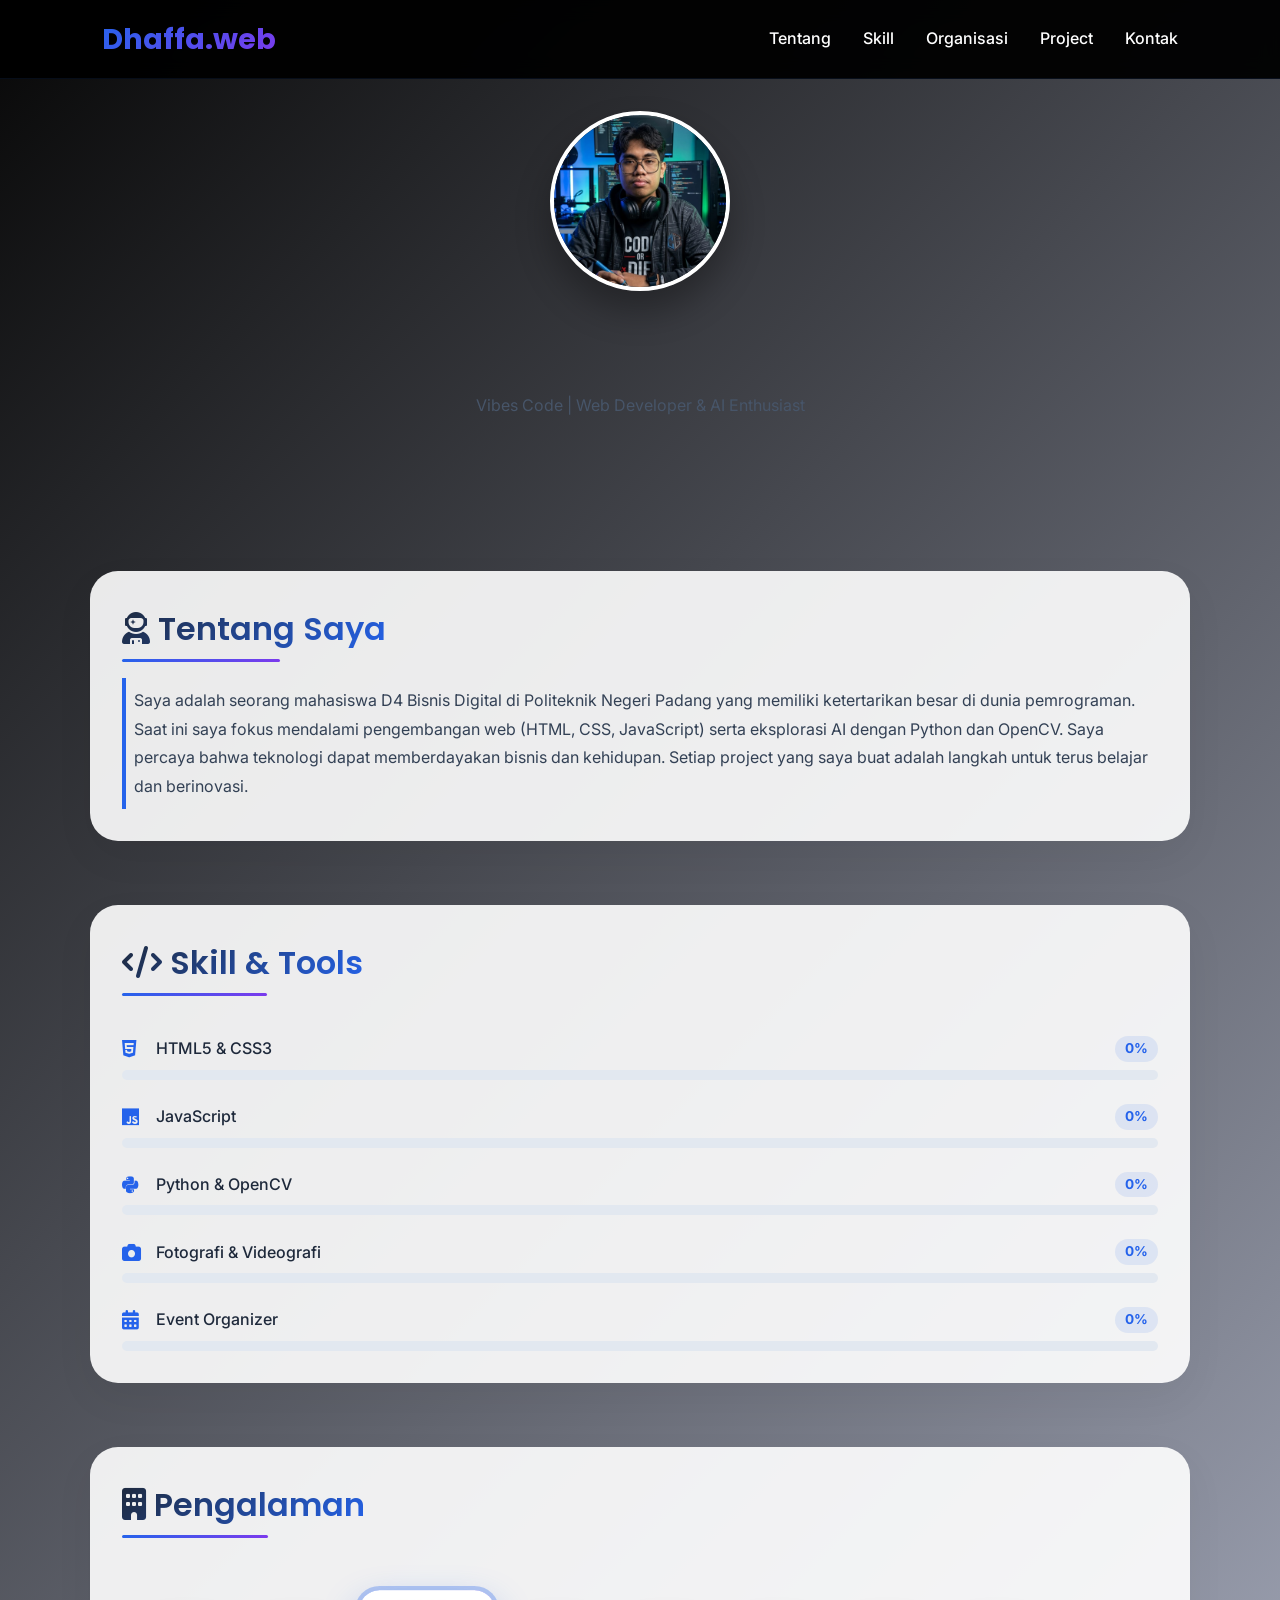
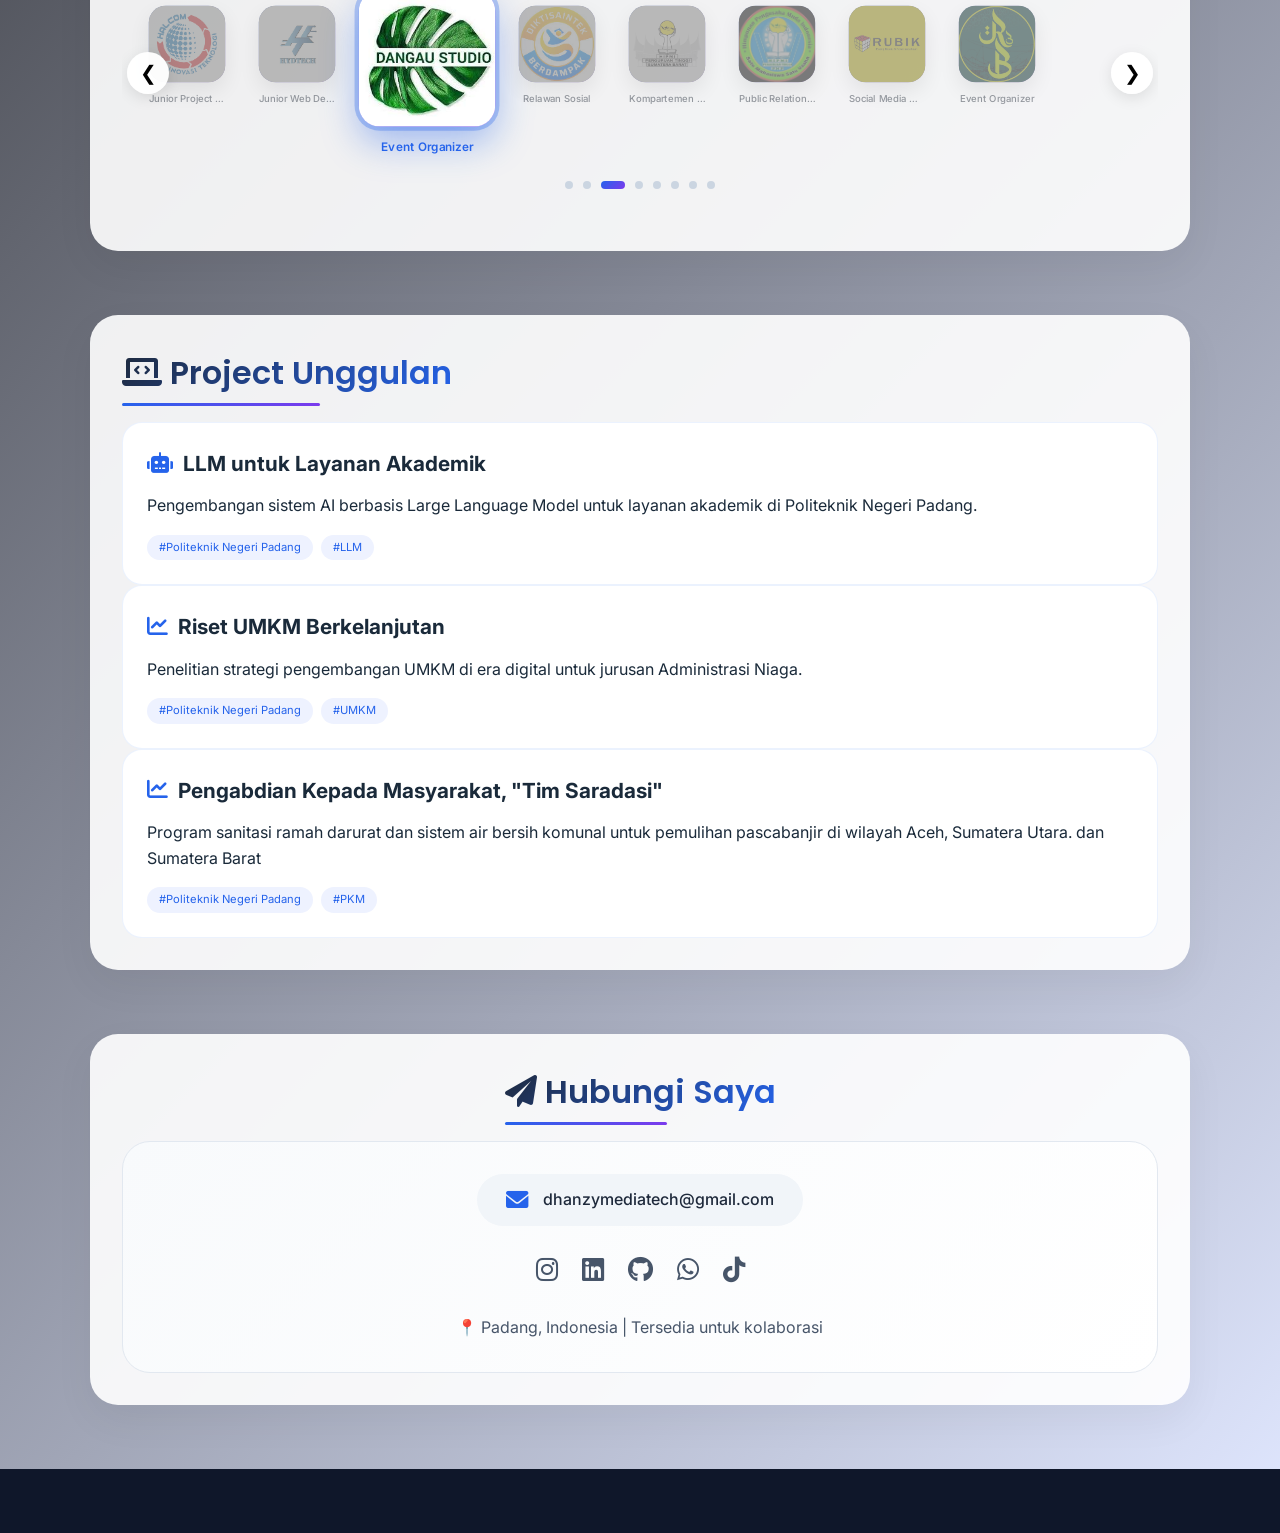
==== commit d76d48df: "git add . git commit -m "Update portfolio with new skills and projects"" ====
--- a/index.html
+++ b/index.html
@@ -3,7 +3,7 @@
 
 <head>
     <meta charset="UTF-8">
-    <meta name="viewport" content="width=device-width, initial-scale=1.0">
+    <meta name="viewport" content="width=device-width, initial-scale=1.0, user-scalable=yes">
     <title>Dhaffa Harfansyah | Portfolio</title>
 
     <!-- Font Awesome -->
@@ -14,492 +14,8 @@
         href="https://fonts.googleapis.com/css2?family=Inter:wght@300;400;500;600;700&family=Poppins:wght@400;500;600;700&display=swap"
         rel="stylesheet">
 
-    <style>
-        /* ========== CSS LENGKAP ========== */
-        * {
-            margin: 0;
-            padding: 0;
-            box-sizing: border-box;
-        }
-
-        body {
-            font-family: 'Inter', sans-serif;
-            background: linear-gradient(135deg, #070707, #e0e7ff);
-            color: #1a2a3a;
-            line-height: 1.6;
-            scroll-behavior: smooth;
-        }
-
-        /* Navbar */
-        nav {
-            display: flex;
-            justify-content: space-between;
-            align-items: center;
-            padding: 1rem 8%;
-            background: rgba(0, 0, 0, 0.95);
-            backdrop-filter: blur(10px);
-            position: sticky;
-            top: 0;
-            z-index: 1000;
-            border-bottom: 1px solid rgba(59, 130, 246, 0.1);
-        }
-
-        .logo {
-            font-family: 'Poppins', sans-serif;
-            font-size: 1.8rem;
-            font-weight: 700;
-            background: linear-gradient(135deg, #2563eb, #7c3aed);
-            -webkit-background-clip: text;
-            background-clip: text;
-            color: transparent;
-        }
-
-        nav ul {
-            display: flex;
-            gap: 2rem;
-            list-style: none;
-        }
-
-        nav ul li a {
-            text-decoration: none;
-            font-weight: 500;
-            color: #ffffff;
-            transition: all 0.3s ease;
-            font-size: 1rem;
-            position: relative;
-        }
-
-        nav ul li a::after {
-            content: '';
-            position: absolute;
-            bottom: -5px;
-            left: 0;
-            width: 0%;
-            height: 2px;
-            background: linear-gradient(135deg, #2563eb, #7c3aed);
-            transition: width 0.3s ease;
-        }
-
-        nav ul li a:hover::after {
-            width: 100%;
-        }
-
-        nav ul li a:hover {
-            color: #2563eb;
-        }
-
-        /* Hero Section */
-        .hero {
-            text-align: center;
-            padding: 2rem 1rem 4rem;
-        }
-
-        /* Carousel */
-        .focus-carousel {
-            position: relative;
-            width: 100%;
-            max-width: 400px;
-            margin: 0 auto 2rem;
-            padding: 30px 0;
-        }
-
-        .focus-carousel-container {
-            overflow: visible;
-            padding: 0 20px;
-        }
-
-        .focus-carousel-track {
-            display: flex;
-            align-items: center;
-            justify-content: center;
-            gap: 10px;
-            transition: transform 0.5s ease;
-            cursor: grab;
-        }
-
-        .focus-carousel-track:active {
-            cursor: grabbing;
-        }
-
-        .focus-carousel-item {
-            flex: 0 0 auto;
-            width: 85px;
-            transition: all 0.4s ease;
-            filter: brightness(0.3) grayscale(0.5);
-            opacity: 0.5;
-        }
-
-        .focus-carousel-item.active {
-            width: 140px;
-            filter: brightness(1) grayscale(0);
-            opacity: 1;
-        }
-
-        .focus-carousel-item img {
-            width: 100%;
-            aspect-ratio: 1 / 1;
-            object-fit: cover;
-            border-radius: 15%;
-            box-shadow: 0 10px 25px rgba(0, 0, 0, 0.2);
-        }
-
-        .focus-carousel-item.active img {
-            box-shadow: 0 15px 35px rgba(37, 99, 235, 0.4);
-        }
-
-        .focus-caption {
-            text-align: center;
-            margin-top: 8px;
-            font-size: 0.6rem;
-            color: #aaa;
-        }
-
-        .focus-carousel-item.active .focus-caption {
-            color: #2563eb;
-            font-weight: 600;
-            font-size: 0.7rem;
-        }
-
-        /* Tombol navigasi */
-        .focus-prev,
-        .focus-next {
-            position: absolute;
-            top: 45%;
-            transform: translateY(-50%);
-            background: rgba(255, 255, 255, 0.95);
-            border: none;
-            width: 36px;
-            height: 36px;
-            border-radius: 50%;
-            font-size: 18px;
-            cursor: pointer;
-            transition: all 0.3s;
-            z-index: 10;
-        }
-
-        .focus-prev {
-            left: -5px;
-        }
-
-        .focus-next {
-            right: -5px;
-        }
-
-        .focus-prev:hover,
-        .focus-next:hover {
-            background: #2563eb;
-            color: white;
-        }
-
-        /* Dots */
-        .focus-dots {
-            display: flex;
-            justify-content: center;
-            gap: 10px;
-            margin-top: 20px;
-        }
-
-        .focus-dot {
-            width: 8px;
-            height: 8px;
-            border-radius: 50%;
-            background: #ccc;
-            cursor: pointer;
-        }
-
-        .focus-dot.active {
-            width: 26px;
-            border-radius: 12px;
-            background: linear-gradient(135deg, #2563eb, #7c3aed);
-        }
-
-        /* Hero Text */
-        .hero h1 {
-            font-family: 'Poppins', sans-serif;
-            font-size: 2rem;
-            font-weight: 700;
-            background: linear-gradient(135deg, #1e293b, #2563eb);
-            -webkit-background-clip: text;
-            background-clip: text;
-            color: transparent;
-            margin-bottom: 0.5rem;
-            min-height: 70px;
-        }
-
-        .hero p {
-            font-size: 1rem;
-            color: #475569;
-            margin-bottom: 1.5rem;
-        }
-
-        .hero-btn {
-            background: linear-gradient(135deg, #2563eb, #7c3aed);
-            color: white;
-            border: none;
-            padding: 0.8rem 2rem;
-            font-size: 1rem;
-            font-weight: 600;
-            border-radius: 40px;
-            cursor: pointer;
-            transition: all 0.3s ease;
-        }
-
-        .hero-btn:hover {
-            transform: translateY(-3px);
-        }
-
-        /* Section Umum */
-        section {
-            max-width: 1100px;
-            margin: 4rem auto;
-            padding: 2rem;
-            background: rgba(255, 255, 255, 0.9);
-            border-radius: 28px;
-            box-shadow: 0 15px 40px rgba(0, 0, 0, 0.05);
-        }
-
-        h2 {
-            font-family: 'Poppins', sans-serif;
-            font-size: 2rem;
-            font-weight: 600;
-            margin-bottom: 1.5rem;
-            position: relative;
-            display: inline-block;
-            background: linear-gradient(135deg, #1e293b, #2563eb);
-            -webkit-background-clip: text;
-            background-clip: text;
-            color: transparent;
-        }
-
-        h2::after {
-            content: '';
-            position: absolute;
-            bottom: -8px;
-            left: 0;
-            width: 60%;
-            height: 3px;
-            background: linear-gradient(135deg, #2563eb, #7c3aed);
-            border-radius: 3px;
-        }
-
-        /* About */
-        #about p {
-            font-size: 1rem;
-            color: #334155;
-            line-height: 1.8;
-            padding: 0.5rem;
-            border-left: 4px solid #2563eb;
-        }
-
-        /* Skill */
-        .skill-container {
-            display: flex;
-            flex-direction: column;
-            gap: 1.5rem;
-            margin-top: 1.5rem;
-        }
-
-        .skill-item {
-            width: 100%;
-        }
-
-        .skill-info {
-            display: flex;
-            justify-content: space-between;
-            margin-bottom: 0.5rem;
-        }
-
-        .skill-name {
-            display: flex;
-            align-items: center;
-            gap: 10px;
-            color: #1e293b;
-        }
-
-        .skill-name i {
-            color: #2563eb;
-        }
-
-        .skill-percent {
-            color: #2563eb;
-            font-weight: 600;
-        }
-
-        .progress-bar {
-            width: 100%;
-            height: 10px;
-            background: #e2e8f0;
-            border-radius: 10px;
-            overflow: hidden;
-        }
-
-        .progress-fill {
-            height: 100%;
-            background: linear-gradient(90deg, #2563eb, #7c3aed);
-            width: 0%;
-            transition: width 1.5s ease;
-            border-radius: 10px;
-        }
-
-        /* Project */
-        .projects-container {
-            display: grid;
-            grid-template-columns: repeat(auto-fit, minmax(300px, 1fr));
-            gap: 2rem;
-        }
-
-        .project {
-            background: #ffffff;
-            border-radius: 20px;
-            padding: 1.5rem;
-            transition: all 0.35s;
-            border: 1px solid rgba(59, 130, 246, 0.1);
-        }
-
-        .project:hover {
-            transform: translateY(-8px);
-            border-color: #3b82f6;
-        }
-
-        .project h3 {
-            font-size: 1.3rem;
-            margin-bottom: 0.8rem;
-            display: flex;
-            align-items: center;
-            gap: 10px;
-        }
-
-        .project-tags {
-            margin-top: 1rem;
-            display: flex;
-            flex-wrap: wrap;
-            gap: 8px;
-        }
-
-        .project-tags span {
-            background: #eef2ff;
-            padding: 4px 12px;
-            border-radius: 20px;
-            font-size: 0.7rem;
-            color: #2563eb;
-        }
-
-        /* Contact */
-        #contact {
-            text-align: center;
-        }
-
-        .contact-card {
-            background: linear-gradient(135deg, #f8fafc, #ffffff);
-            border-radius: 28px;
-            padding: 2rem;
-            border: 1px solid #e2e8f0;
-        }
-
-        .contact-item {
-            display: flex;
-            align-items: center;
-            justify-content: center;
-            gap: 15px;
-            background: #f1f5f9;
-            padding: 0.8rem 1.8rem;
-            border-radius: 60px;
-            width: fit-content;
-            margin: 0 auto;
-        }
-
-        .contact-item i {
-            font-size: 1.4rem;
-            color: #2563eb;
-        }
-
-        .social-links {
-            margin-top: 1.5rem;
-            display: flex;
-            justify-content: center;
-            gap: 1.5rem;
-        }
-
-        .social-links a {
-            color: #475569;
-            font-size: 1.6rem;
-            transition: all 0.3s;
-        }
-
-        .social-links a:hover {
-            transform: translateY(-5px);
-        }
-
-        .location {
-            margin-top: 1.5rem;
-            color: #475569;
-        }
-
-        footer {
-            text-align: center;
-            padding: 2rem;
-            background: #0f172a;
-            color: #cbd5e1;
-            margin-top: 3rem;
-        }
-
-        /* Responsive */
-        @media (max-width: 768px) {
-            nav {
-                flex-direction: column;
-                gap: 1rem;
-            }
-
-            nav ul {
-                gap: 1.5rem;
-            }
-
-            .focus-carousel {
-                max-width: 340px;
-            }
-
-            .focus-carousel-item {
-                width: 70px;
-            }
-
-            .focus-carousel-item.active {
-                width: 115px;
-            }
-
-            .hero h1 {
-                font-size: 1.5rem;
-                min-height: 60px;
-            }
-
-            section {
-                margin: 2rem 1rem;
-                padding: 1.5rem;
-            }
-
-            h2 {
-                font-size: 1.5rem;
-            }
-        }
-
-        @media (max-width: 480px) {
-            .focus-carousel {
-                max-width: 300px;
-            }
-
-            .focus-carousel-item {
-                width: 60px;
-            }
-
-            .focus-carousel-item.active {
-                width: 100px;
-            }
-
-            .hero h1 {
-                font-size: 1.2rem;
-                min-height: 50px;
-            }
-        }
-    </style>
+    <!-- CSS External -->
+    <link rel="stylesheet" href="style.css">
 </head>
 
 <body>
@@ -510,6 +26,7 @@
         <ul>
             <li><a href="#about">Tentang</a></li>
             <li><a href="#skill">Skill</a></li>
+            <li><a href="#organization">Organisasi</a></li>
             <li><a href="#project">Project</a></li>
             <li><a href="#contact">Kontak</a></li>
         </ul>
@@ -517,38 +34,13 @@
 
     <!-- HERO SECTION -->
     <div class="hero">
-        <div class="focus-carousel">
-            <div class="focus-carousel-container">
-                <div class="focus-carousel-track" id="focusTrack">
-                    <div class="focus-carousel-item">
-                        <img src="poto2.jpeg" alt="Foto 1">
-                        <div class="focus-caption">Daily Life</div>
-                    </div>
-                    <div class="focus-carousel-item">
-                        <img src="poto3.jpeg" alt="Foto 2">
-                        <div class="focus-caption">Coding</div>
-                    </div>
-                    <div class="focus-carousel-item">
-                        <img src="poto.jpeg" alt="Foto 3">
-                        <div class="focus-caption">Conference</div>
-                    </div>
-                    <div class="focus-carousel-item">
-                        <img src="poto4.jpeg" alt="Foto 4">
-                        <div class="focus-caption">Team Work</div>
-                    </div>
-                    <div class="focus-carousel-item">
-                        <img src="poto5.jpeg" alt="Foto 5">
-                        <div class="focus-caption">Achievement</div>
-                    </div>
-                </div>
-            </div>
-            <button class="focus-prev" id="focusPrev">❮</button>
-            <button class="focus-next" id="focusNext">❯</button>
-            <div class="focus-dots" id="focusDots"></div>
-        </div>
-
+        <div class="profile-single">
+            <img src="poto2.jpeg" alt="Foto Profil Dhaffa" class="profile-single-img"
+                onerror="this.src='https://placehold.co/200x200/2563eb/white?text=Dhaffa'">
+        </div>
         <h1 id="typingText"></h1>
         <p>Vibes Code | Web Developer & AI Enthusiast</p>
+
     </div>
 
     <!-- ABOUT SECTION -->
@@ -570,71 +62,159 @@
             <div class="skill-item">
                 <div class="skill-info">
                     <span class="skill-name"><i class="fab fa-html5"></i> HTML5 & CSS3</span>
-                    <span class="skill-percent" id="percent1">0%</span>
-                </div>
-                <div class="progress-bar">
-                    <div class="progress-fill" data-percent="30" id="fill1"></div>
-                </div>
-            </div>
-            <div class="skill-item">
-                <div class="skill-info">
-                    <span class="skill-name"><i class="fab fa-users"></i> Event Organizer</span>
-                    <span class="skill-percent" id="percent2">0%</span>
-                </div>
-                <div class="progress-bar">
-                    <div class="progress-fill" data-percent="80" id="fill2"></div>
+                    <span class="skill-percent">0%</span>
+                </div>
+                <div class="progress-bar">
+                    <div class="progress-fill" data-percent="85"></div>
+                </div>
+            </div>
+            <div class="skill-item">
+                <div class="skill-info">
+                    <span class="skill-name"><i class="fab fa-js"></i> JavaScript</span>
+                    <span class="skill-percent">0%</span>
+                </div>
+                <div class="progress-bar">
+                    <div class="progress-fill" data-percent="75"></div>
                 </div>
             </div>
             <div class="skill-item">
                 <div class="skill-info">
                     <span class="skill-name"><i class="fab fa-python"></i> Python & OpenCV</span>
-                    <span class="skill-percent" id="percent3">0%</span>
-                </div>
-                <div class="progress-bar">
-                    <div class="progress-fill" data-percent="38" id="fill3"></div>
-                </div>
-            </div>
-            <div class="skill-item">
-                <div class="skill-info">
-                    <span class="skill-name"><i class="fas fa-camera"></i> Fotografi</span>
-                    <span class="skill-percent" id="percent4">0%</span>
-                </div>
-                <div class="progress-bar">
-                    <div class="progress-fill" data-percent="80" id="fill4"></div>
-                </div>
-            </div>
-            <div class="skill-item">
-                <div class="skill-info">
-                    <span class="skill-name"><i class="fab fa-film"></i> Creator</span>
-                    <span class="skill-percent" id="percent5">0%</span>
-                </div>
-                <div class="progress-bar">
-                    <div class="progress-fill" data-percent="82" id="fill5"></div>
-                </div>
-            </div>
-        </div>
-    </section>
+                    <span class="skill-percent">0%</span>
+                </div>
+                <div class="progress-bar">
+                    <div class="progress-fill" data-percent="80"></div>
+                </div>
+            </div>
+            <div class="skill-item">
+                <div class="skill-info">
+                    <span class="skill-name"><i class="fas fa-camera"></i> Fotografi & Videografi</span>
+                    <span class="skill-percent">0%</span>
+                </div>
+                <div class="progress-bar">
+                    <div class="progress-fill" data-percent="88"></div>
+                </div>
+            </div>
+            <div class="skill-item">
+                <div class="skill-info">
+                    <span class="skill-name"><i class="fas fa-calendar-alt"></i> Event Organizer</span>
+                    <span class="skill-percent">0%</span>
+                </div>
+                <div class="progress-bar">
+                    <div class="progress-fill" data-percent="90"></div>
+                </div>
+            </div>
+        </div>
+    </section>
+    <!-- ORGANIZATION SECTION - Circular Carousel dengan Fokus Tengah -->
+    <section id="organization">
+        <h2><i class="fas fa-building"></i> Pengalaman </h2>
+        <div class="org-circular-container">
+            <div class="org-circular-wrapper">
+                <div class="org-circular-track" id="orgCircularTrack">
+                    <!-- Logo 1 -->
+                    <div class="org-circular-card" data-org="halcom">
+                        <div class="org-logo-img">
+                            <img src="PT Halcom.png" alt="PT. Halcom Integrated Solution">
+                        </div>
+                        <div class="org-name">Junior Project Manager Internship</div>
+                    </div>
+                    <!-- Logo 2 -->
+                    <div class="org-circular-card" data-org="hydtech">
+                        <div class="org-logo-img">
+                            <img src="Hydtech.png" alt="Hydtech">
+                        </div>
+                        <div class="org-name">Junior Web Developer, AI, and Data Scientist</div>
+                    </div>
+                    <!-- Logo 3 -->
+                    <div class="org-circular-card" data-org="dangau">
+                        <div class="org-logo-img">
+                            <img src="Dangau.jpg" alt="Dangau">
+                        </div>
+                        <div class="org-name">Event Organizer</div>
+                    </div>
+                    <!-- Logo 4 -->
+                    <div class="org-circular-card" data-org="diktisaintek">
+                        <div class="org-logo-img">
+                            <img src="Diktisaintek.jpg" alt="Diktisaintek">
+                        </div>
+                        <div class="org-name">Relawan Sosial</div>
+                    </div>
+                    <!-- Logo 5 -->
+                    <div class="org-circular-card" data-org="hipmi">
+                        <div class="org-logo-img">
+                            <img src="Hipmi PT sumbar.jpg" alt="HIPMI Sumbar">
+                        </div>
+                        <div class="org-name">Kompartemen External</div>
+                    </div>
+                    <!-- Logo 6 -->
+                    <div class="org-circular-card" data-org="hipmi_pnp">
+                        <div class="org-logo-img">
+                            <img src="Hipmi PT PNP.jpg" alt="HIPMI PNP">
+                        </div>
+                        <div class="org-name">Public Relations Specialist</div>
+                    </div>
+                    <!-- Logo 7 -->
+                    <div class="org-circular-card" data-org="rubik">
+                        <div class="org-logo-img">
+                            <img src="Rubik.jpg" alt="Rubik">
+                        </div>
+                        <div class="org-name">Social Media Management</div>
+                    </div>
+                    <!-- Logo 8 -->
+                    <div class="org-circular-card" data-org="ruangrasa">
+                        <div class="org-logo-img">
+                            <img src="ruangrasaruangbudaya.jpg" alt="Ruang Rasa Ruang Budaya">
+                        </div>
+                        <div class="org-name">Event Organizer</div>
+                    </div>
+                </div>
+            </div>
+            <button class="org-prev" id="orgPrev">❮</button>
+            <button class="org-next" id="orgNext">❯</button>
+            <div class="org-indicators" id="orgIndicators"></div>
+        </div>
+    </section>
+
+    <!-- MODAL POPUP untuk Informasi Organisasi -->
+    <div class="modal" id="orgModal">
+        <div class="modal-content">
+            <button class="close-modal" id="closeModal">&times;</button>
+            <div class="modal-logo" id="modalLogo">
+                <img src="" alt="Logo" id="modalLogoImg">
+            </div>
+            <div class="modal-text">
+                <h3 id="modalTitle"></h3>
+                <span class="org-role" id="modalRole"></span>
+                <p id="modalDesc"></p>
+                <p class="org-date" id="modalDate"></p>
+                <div class="modal-tags" id="modalTags"></div>
+            </div>
+        </div>
+    </div>
 
     <!-- PROJECT SECTION -->
     <section id="project">
         <h2><i class="fas fa-laptop-code"></i> Project Unggulan</h2>
-        <div class="projects-container">
-            <div class="project">
-                <h3><i class="fas fa-hand-peace"></i> Hand Gesture Detection</h3>
-                <p>Project Python menggunakan OpenCV dan MediaPipe untuk mendeteksi gerakan tangan secara real-time.</p>
-                <div class="project-tags"><span>#Python</span><span>#OpenCV</span></div>
-            </div>
-            <div class="project">
-                <h3><i class="fas fa-robot"></i> LLM untuk Layanan Akademik</h3>
-                <p>Pengembangan sistem AI berbasis Large Language Model untuk layanan akademik di Politeknik Negeri
-                    Padang.</p>
-                <div class="project-tags"><span>#LLM</span><span>#Python</span></div>
-            </div>
-            <div class="project">
-                <h3><i class="fas fa-chart-line"></i> Riset UMKM Berkelanjutan</h3>
-                <p>Penelitian strategi pengembangan UMKM di era digital untuk jurusan Administrasi Niaga.</p>
-                <div class="project-tags"><span>#Research</span><span>#UMKM</span></div>
-            </div>
+        <div class="project">
+            <h3><i class="fas fa-robot"></i> LLM untuk Layanan Akademik</h3>
+            <p>Pengembangan sistem AI berbasis Large Language Model untuk layanan akademik di Politeknik Negeri
+                Padang.</p>
+            <div class="project-tags"><span>#Politeknik Negeri Padang</span><span>#LLM</span></div>
+        </div>
+        <div class="project">
+            <h3><i class="fas fa-chart-line"></i> Riset UMKM Berkelanjutan</h3>
+            <p>Penelitian strategi pengembangan UMKM di era digital untuk jurusan Administrasi Niaga.</p>
+            <div class="project-tags"><span>#Politeknik Negeri Padang</span><span>#UMKM</span></div>
+        </div>
+
+        <div class="project">
+            <h3><i class="fas fa-chart-line"></i> Pengabdian Kepada Masyarakat, "Tim Saradasi"</h3>
+            <p>Program sanitasi ramah darurat dan sistem air bersih komunal untuk pemulihan pascabanjir di wilayah Aceh,
+                Sumatera Utara. dan Sumatera Barat</p>
+            <div class="project-tags"><span>#Politeknik Negeri Padang</span><span>#PKM</span></div>
+        </div>
+
         </div>
     </section>
 
@@ -650,227 +230,44 @@
                 <a href="https://www.instagram.com/dhaffa.hrfnsyh" target="_blank"><i class="fab fa-instagram"></i></a>
                 <a href="https://www.linkedin.com/in/dhaffa-harfansyah-a165aa2b4" target="_blank"><i
                         class="fab fa-linkedin"></i></a>
-                <a href="https://github.com/dhaffa" target="_blank"><i class="fab fa-github"></i></a>
+                <a href="https://github.com/dhanzyxone" target="_blank"><i class="fab fa-github"></i></a>
                 <a href="https://wa.me/6285126205130" target="_blank"><i class="fab fa-whatsapp"></i></a>
-                <a href="https://https://www.tiktok.com/@dhanzy.creator?_r=1&_t=ZS-94cZCDtdRMm" target="_blank"><i
-                        class="fab fa-tiktok"></i></a>
+                <a href="https://www.tiktok.com/@dhanzy.creator" target="_blank"><i class="fab fa-tiktok"></i></a>
             </div>
             <p class="location">📍 Padang, Indonesia | Tersedia untuk kolaborasi</p>
         </div>
     </section>
 
     <footer>
-        <p>© 2026 Dhaffa Harfansyah | Dibuat dengan <i class="fas fa-heart"></i> dan semangat belajar</p>
+
     </footer>
 
-    <script>
-        // ========== CAROUSEL INFINITE LOOP ==========
-        document.addEventListener('DOMContentLoaded', function () {
-            const track = document.getElementById('focusTrack');
-            const items = document.querySelectorAll('.focus-carousel-item');
-            const prevBtn = document.getElementById('focusPrev');
-            const nextBtn = document.getElementById('focusNext');
-            const dotsContainer = document.getElementById('focusDots');
-
-            let currentIndex = 2;
-            const totalItems = items.length;
-            let autoPlay;
-            let startX = 0, currentX = 0, isDragging = false;
-
-            function updateFocus() {
-                items.forEach((item, index) => {
-                    if (index === currentIndex) item.classList.add('active');
-                    else item.classList.remove('active');
-                });
-                updateDots();
-                centerActiveItem();
-            }
-
-            function centerActiveItem() {
-                const container = document.querySelector('.focus-carousel-container');
-                const trackEl = document.querySelector('.focus-carousel-track');
-                const activeItem = document.querySelector('.focus-carousel-item.active');
-                if (activeItem && container && trackEl) {
-                    const containerWidth = container.offsetWidth;
-                    const itemWidth = activeItem.offsetWidth;
-                    const itemLeft = activeItem.offsetLeft;
-                    let scrollPosition = itemLeft - (containerWidth / 2) + (itemWidth / 2);
-                    if (scrollPosition < 0) scrollPosition = 0;
-                    trackEl.style.transform = `translateX(-${scrollPosition}px)`;
-                }
-            }
-
-            function nextSlide() {
-                currentIndex = (currentIndex + 1) % totalItems;
-                updateFocus();
-            }
-
-            function prevSlide() {
-                currentIndex = (currentIndex - 1 + totalItems) % totalItems;
-                updateFocus();
-            }
-
-            function goToSlide(index) {
-                currentIndex = index;
-                updateFocus();
-            }
-
-            function createDots() {
-                if (!dotsContainer) return;
-                dotsContainer.innerHTML = '';
-                for (let i = 0; i < totalItems; i++) {
-                    const dot = document.createElement('div');
-                    dot.classList.add('focus-dot');
-                    if (i === currentIndex) dot.classList.add('active');
-                    dot.addEventListener('click', () => { goToSlide(i); stopAutoPlay(); startAutoPlay(); });
-                    dotsContainer.appendChild(dot);
-                }
-            }
-
-            function updateDots() {
-                const dots = document.querySelectorAll('.focus-dot');
-                dots.forEach((dot, i) => {
-                    if (i === currentIndex) dot.classList.add('active');
-                    else dot.classList.remove('active');
-                });
-            }
-
-            function startAutoPlay() {
-                if (autoPlay) clearInterval(autoPlay);
-                autoPlay = setInterval(nextSlide, 3000);
-            }
-
-            function stopAutoPlay() {
-                if (autoPlay) clearInterval(autoPlay);
-            }
-
-            // Drag mouse
-            track.addEventListener('mousedown', (e) => {
-                e.preventDefault();
-                isDragging = true;
-                startX = e.clientX;
-                track.style.cursor = 'grabbing';
-                stopAutoPlay();
-            });
-
-            window.addEventListener('mousemove', (e) => { if (isDragging) currentX = e.clientX; });
-            window.addEventListener('mouseup', () => {
-                if (!isDragging) return;
-                const diff = currentX - startX;
-                if (Math.abs(diff) > 50) diff > 0 ? prevSlide() : nextSlide();
-                isDragging = false;
-                track.style.cursor = 'grab';
-                startAutoPlay();
-            });
-
-            // Touch swipe
-            track.addEventListener('touchstart', (e) => {
-                startX = e.touches[0].clientX;
-                isDragging = true;
-                stopAutoPlay();
-            });
-            track.addEventListener('touchmove', (e) => { if (isDragging) currentX = e.touches[0].clientX; });
-            track.addEventListener('touchend', () => {
-                if (!isDragging) return;
-                const diff = currentX - startX;
-                if (Math.abs(diff) > 50) diff > 0 ? prevSlide() : nextSlide();
-                isDragging = false;
-                startAutoPlay();
-            });
-
-            if (prevBtn) prevBtn.addEventListener('click', () => { prevSlide(); stopAutoPlay(); startAutoPlay(); });
-            if (nextBtn) nextBtn.addEventListener('click', () => { nextSlide(); stopAutoPlay(); startAutoPlay(); });
-
-            const carousel = document.querySelector('.focus-carousel');
-            if (carousel) {
-                carousel.addEventListener('mouseenter', stopAutoPlay);
-                carousel.addEventListener('mouseleave', startAutoPlay);
-            }
-
-            window.addEventListener('resize', () => setTimeout(centerActiveItem, 100));
-
-            createDots();
-            updateFocus();
-            startAutoPlay();
-        });
-
-        // ========== TYPING EFFECT BERULANG ==========
-        document.addEventListener('DOMContentLoaded', function () {
-            const texts = ["Halo, Saya Dhaffa Harfansyah", "Web Developer & AI Enthusiast", "Vibes Code | Create Impact"];
-            let textIndex = 0, charIndex = 0, isDeleting = false;
-            const el = document.getElementById('typingText');
-
-            function type() {
-                const current = texts[textIndex];
-                if (isDeleting) {
-                    el.textContent = current.substring(0, charIndex - 1);
-                    charIndex--;
-                } else {
-                    el.textContent = current.substring(0, charIndex + 1);
-                    charIndex++;
-                }
-                if (!isDeleting && charIndex === current.length) {
-                    isDeleting = true;
-                    setTimeout(type, 2000);
-                    return;
-                }
-                if (isDeleting && charIndex === 0) {
-                    isDeleting = false;
-                    textIndex = (textIndex + 1) % texts.length;
-                    setTimeout(type, 500);
-                    return;
-                }
-                setTimeout(type, isDeleting ? 50 : 100);
-            }
-            if (el) type();
-        });
-
-        // ========== SKILL ANIMASI + ANGKA PERSEN ==========
-        document.addEventListener('DOMContentLoaded', function () {
-            const skillSection = document.getElementById('skill');
-            const fills = document.querySelectorAll('.progress-fill');
-            const percentSpans = document.querySelectorAll('.skill-percent');
-            let animated = false;
-
-            function animateSkills() {
-                if (animated) return;
-                fills.forEach((fill, i) => {
-                    const target = parseInt(fill.getAttribute('data-percent'));
-                    fill.style.width = target + '%';
-                    let current = 0;
-                    const interval = setInterval(() => {
-                        if (current < target) {
-                            current++;
-                            percentSpans[i].textContent = current + '%';
-                        } else {
-                            clearInterval(interval);
-                        }
-                    }, 15);
-                });
-                animated = true;
-            }
-
-            function resetSkills() {
-                fills.forEach(fill => fill.style.width = '0%');
-                percentSpans.forEach(span => span.textContent = '0%');
-                animated = false;
-            }
-
-            const observer = new IntersectionObserver((entries) => {
-                entries.forEach(entry => {
-                    if (entry.isIntersecting) animateSkills();
-                    else resetSkills();
-                });
-            }, { threshold: 0.3 });
-
-            if (skillSection) observer.observe(skillSection);
-        });
-
-        // ========== TOMBOL KENALAN ==========
-        document.getElementById('greetBtn').addEventListener('click', function () {
-            alert("Hai! Terima kasih sudah mampir 👋\nSaya Dhaffa, senang berkenalan denganmu! Yuk kolaborasi buat project keren 🚀");
-        });
-    </script>
+    <!-- MODAL POPUP -->
+    <div class="modal" id="orgModal">
+        <button class="close-modal" id="closeModal">&times;</button>
+        <div class="modal-content">
+            <div class="modal-icon" id="modalIcon"></div>
+            <div class="modal-text">
+                <h3 id="modalTitle"></h3>
+                <span class="org-role" id="modalRole"></span>
+                <p id="modalDesc"></p>
+                <p class="org-date" id="modalDate"></p>
+            </div>
+        </div>
+    </div>
+
+    <!-- Audio Element -->
+    <audio id="clickSound" preload="auto">
+        <source src="Hiroyuki Sawano  Attack on Titan Vogel im käfig live YOUSEEBIGGIRLT_T (mp3cut.net).mp3"
+            type="audio/mpeg">
+    </audio>
+    <audio id="hoverSound" preload="auto">
+        <source src="Hiroyuki Sawano  Attack on Titan Vogel im käfig live YOUSEEBIGGIRLT_T (mp3cut.net).mp3"
+            type="audio/mpeg">
+    </audio>
+
+    <!-- JS External -->
+    <script src="main.js"></script>
 </body>
 
 </html>
--- a/style.css
+++ b/style.css
@@ -0,0 +1,865 @@
+/* ========== RESET & GLOBAL ========== */
+* {
+    margin: 0;
+    padding: 0;
+    box-sizing: border-box;
+}
+
+body {
+    font-family: 'Inter', sans-serif;
+    background: linear-gradient(135deg, #070707, #e0e7ff);
+    color: #1a2a3a;
+    line-height: 1.6;
+    scroll-behavior: smooth;
+    overflow-x: hidden;
+}
+
+/* ========== NAVBAR ========== */
+nav {
+    display: flex;
+    justify-content: space-between;
+    align-items: center;
+    padding: 1rem 8%;
+    background: rgba(0, 0, 0, 0.95);
+    backdrop-filter: blur(10px);
+    position: sticky;
+    top: 0;
+    z-index: 1000;
+    border-bottom: 1px solid rgba(59, 130, 246, 0.1);
+}
+
+.logo {
+    font-family: 'Poppins', sans-serif;
+    font-size: 1.8rem;
+    font-weight: 700;
+    background: linear-gradient(135deg, #2563eb, #7c3aed);
+    -webkit-background-clip: text;
+    background-clip: text;
+    color: transparent;
+}
+
+nav ul {
+    display: flex;
+    gap: 2rem;
+    list-style: none;
+}
+
+nav ul li a {
+    text-decoration: none;
+    font-weight: 500;
+    color: #ffffff;
+    transition: all 0.3s ease;
+    font-size: 1rem;
+    position: relative;
+}
+
+nav ul li a::after {
+    content: '';
+    position: absolute;
+    bottom: -5px;
+    left: 0;
+    width: 0%;
+    height: 2px;
+    background: linear-gradient(135deg, #2563eb, #7c3aed);
+    transition: width 0.3s ease;
+}
+
+nav ul li a:hover::after {
+    width: 100%;
+}
+
+nav ul li a:hover {
+    color: #2563eb;
+}
+
+/* ========== HERO SECTION ========== */
+.hero {
+    text-align: center;
+    padding: 2rem 1rem 4rem;
+}
+
+.profile-single {
+    width: 180px;
+    height: 180px;
+    margin: 0 auto 1.5rem;
+    border-radius: 50%;
+    overflow: hidden;
+    box-shadow: 0 20px 35px rgba(0, 0, 0, 0.3);
+    border: 4px solid white;
+    animation: profileGlow 2s ease-in-out infinite;
+}
+
+@keyframes profileGlow {
+
+    0%,
+    100% {
+        box-shadow: 0 0 0 0 rgba(37, 99, 235, 0.4);
+    }
+
+    50% {
+        box-shadow: 0 0 0 15px rgba(37, 99, 235, 0.2);
+    }
+}
+
+.profile-single-img {
+    width: 100%;
+    height: 100%;
+    object-fit: cover;
+    transition: transform 0.3s;
+}
+
+.profile-single-img:hover {
+    transform: scale(1.05);
+}
+
+.hero h1 {
+    font-family: 'Poppins', sans-serif;
+    font-size: 2rem;
+    font-weight: 700;
+    background: linear-gradient(135deg, #1e293b, #2563eb);
+    -webkit-background-clip: text;
+    background-clip: text;
+    color: transparent;
+    margin-bottom: 0.5rem;
+    min-height: 70px;
+}
+
+.hero p {
+    font-size: 1rem;
+    color: #475569;
+    margin-bottom: 1.5rem;
+}
+
+.hero-btn {
+    background: linear-gradient(135deg, #2563eb, #7c3aed);
+    color: white;
+    border: none;
+    padding: 0.8rem 2rem;
+    font-size: 1rem;
+    font-weight: 600;
+    border-radius: 40px;
+    cursor: pointer;
+    transition: all 0.3s ease;
+}
+
+.hero-btn:hover {
+    transform: translateY(-3px);
+    box-shadow: 0 10px 25px rgba(37, 99, 235, 0.4);
+}
+
+/* ========== SECTION UMUM ========== */
+section {
+    max-width: 1100px;
+    margin: 4rem auto;
+    padding: 2rem;
+    background: rgba(255, 255, 255, 0.9);
+    border-radius: 28px;
+    box-shadow: 0 15px 40px rgba(0, 0, 0, 0.05);
+    transition: transform 0.3s;
+}
+
+section:hover {
+    transform: translateY(-5px);
+}
+
+h2 {
+    font-family: 'Poppins', sans-serif;
+    font-size: 2rem;
+    font-weight: 600;
+    margin-bottom: 1.5rem;
+    position: relative;
+    display: inline-block;
+    background: linear-gradient(135deg, #1e293b, #2563eb);
+    -webkit-background-clip: text;
+    background-clip: text;
+    color: transparent;
+}
+
+h2::after {
+    content: '';
+    position: absolute;
+    bottom: -8px;
+    left: 0;
+    width: 60%;
+    height: 3px;
+    background: linear-gradient(135deg, #2563eb, #7c3aed);
+    border-radius: 3px;
+}
+
+/* ========== ABOUT ========== */
+#about p {
+    font-size: 1rem;
+    color: #334155;
+    line-height: 1.8;
+    padding: 0.5rem;
+    border-left: 4px solid #2563eb;
+}
+
+/* ========== SKILL SECTION ========== */
+.skill-container {
+    display: flex;
+    flex-direction: column;
+    gap: 1.5rem;
+    margin-top: 1.5rem;
+}
+
+.skill-item {
+    width: 100%;
+    opacity: 0;
+    transform: translateX(-20px);
+    animation: skillSlideIn 0.5s ease forwards;
+}
+
+.skill-item:nth-child(1) {
+    animation-delay: 0.1s;
+}
+
+.skill-item:nth-child(2) {
+    animation-delay: 0.2s;
+}
+
+.skill-item:nth-child(3) {
+    animation-delay: 0.3s;
+}
+
+.skill-item:nth-child(4) {
+    animation-delay: 0.4s;
+}
+
+.skill-item:nth-child(5) {
+    animation-delay: 0.5s;
+}
+
+@keyframes skillSlideIn {
+    to {
+        opacity: 1;
+        transform: translateX(0);
+    }
+}
+
+.skill-info {
+    display: flex;
+    justify-content: space-between;
+    margin-bottom: 0.5rem;
+}
+
+.skill-name {
+    display: flex;
+    align-items: center;
+    gap: 10px;
+    color: #1e293b;
+    font-weight: 500;
+}
+
+.skill-name i {
+    width: 24px;
+    color: #2563eb;
+    font-size: 1.2rem;
+}
+
+.skill-percent {
+    color: #2563eb;
+    font-weight: 700;
+    background: rgba(37, 99, 235, 0.1);
+    padding: 2px 10px;
+    border-radius: 20px;
+    font-size: 0.85rem;
+}
+
+.progress-bar {
+    width: 100%;
+    height: 10px;
+    background: #e2e8f0;
+    border-radius: 10px;
+    overflow: hidden;
+}
+
+.progress-fill {
+    height: 100%;
+    background: linear-gradient(90deg, #2563eb, #7c3aed);
+    width: 0%;
+    border-radius: 10px;
+    transition: width 1.2s cubic-bezier(0.4, 0, 0.2, 1);
+    position: relative;
+    overflow: hidden;
+}
+
+.progress-fill::after {
+    content: '';
+    position: absolute;
+    top: 0;
+    left: 0;
+    right: 0;
+    bottom: 0;
+    background: linear-gradient(90deg, transparent, rgba(255, 255, 255, 0.3), transparent);
+    animation: shimmer 1.5s infinite;
+}
+
+@keyframes shimmer {
+    0% {
+        transform: translateX(-100%);
+    }
+
+    100% {
+        transform: translateX(100%);
+    }
+}
+
+/* ========== ORGANIZATION SECTION ========== */
+.org-circular-container {
+    position: relative;
+    width: 100%;
+    padding: 40px 0 30px;
+    overflow: hidden;
+}
+
+.org-circular-wrapper {
+    overflow: visible;
+    padding: 0 20px;
+}
+
+.org-circular-track {
+    display: flex;
+    gap: 20px;
+    transition: transform 0.5s cubic-bezier(0.25, 0.46, 0.45, 0.94);
+    cursor: grab;
+    will-change: transform;
+}
+
+.org-circular-track:active {
+    cursor: grabbing;
+}
+
+/* Card Logo - Default (samping) lebih kecil dan samar */
+.org-circular-card {
+    flex: 0 0 auto;
+    width: 90px;
+    text-align: center;
+    cursor: pointer;
+    transition: all 0.4s cubic-bezier(0.175, 0.885, 0.32, 1.275);
+    filter: brightness(0.5) blur(0.5px);
+    opacity: 0.5;
+    transform: scale(0.85);
+}
+
+/* Card Aktif (tengah) - Lebih besar dan terang */
+.org-circular-card.active {
+    width: 130px;
+    filter: brightness(1) blur(0);
+    opacity: 1;
+    transform: scale(1.05);
+}
+
+/* Logo Image Container */
+.org-logo-img {
+    width: 100%;
+    aspect-ratio: 1 / 1;
+    margin: 0 auto;
+    border-radius: 20px;
+    overflow: hidden;
+    background: linear-gradient(135deg, #2563eb, #7c3aed);
+    display: flex;
+    align-items: center;
+    justify-content: center;
+    transition: all 0.4s ease;
+    box-shadow: 0 10px 25px rgba(0, 0, 0, 0.15);
+}
+
+.org-logo-img img {
+    width: 100%;
+    height: 100%;
+    object-fit: cover;
+    transition: transform 0.4s ease;
+}
+
+.org-circular-card:hover .org-logo-img img {
+    transform: scale(1.08);
+}
+
+/* Efek untuk card aktif */
+.org-circular-card.active .org-logo-img {
+    box-shadow: 0 0 0 4px rgba(37, 99, 235, 0.3), 0 15px 35px rgba(37, 99, 235, 0.4);
+    animation: cardGlow 1.5s ease infinite;
+}
+
+@keyframes cardGlow {
+
+    0%,
+    100% {
+        box-shadow: 0 0 0 0 rgba(37, 99, 235, 0.4), 0 15px 35px rgba(37, 99, 235, 0.4);
+    }
+
+    50% {
+        box-shadow: 0 0 0 6px rgba(37, 99, 235, 0.2), 0 20px 45px rgba(37, 99, 235, 0.5);
+    }
+}
+
+/* Nama Organisasi */
+.org-name {
+    margin-top: 12px;
+    font-size: 0.7rem;
+    font-weight: 500;
+    color: #64748b;
+    transition: all 0.3s;
+    line-height: 1.3;
+    white-space: nowrap;
+    overflow-x: hidden;
+    text-overflow: ellipsis;
+}
+
+.org-circular-card.active .org-name {
+    color: #2563eb;
+    font-weight: 600;
+    white-space: normal;
+    word-break: keep-all;
+}
+
+/* Tombol Navigasi */
+.org-prev,
+.org-next {
+    position: absolute;
+    top: 45%;
+    transform: translateY(-50%);
+    background: rgba(255, 255, 255, 0.95);
+    border: none;
+    width: 42px;
+    height: 42px;
+    border-radius: 50%;
+    font-size: 20px;
+    cursor: pointer;
+    transition: all 0.3s;
+    z-index: 20;
+    box-shadow: 0 4px 15px rgba(0, 0, 0, 0.1);
+    display: flex;
+    align-items: center;
+    justify-content: center;
+}
+
+.org-prev {
+    left: 5px;
+}
+
+.org-next {
+    right: 5px;
+}
+
+.org-prev:hover,
+.org-next:hover {
+    background: #2563eb;
+    color: white;
+    transform: translateY(-50%) scale(1.05);
+}
+
+/* Indicators Dots */
+.org-indicators {
+    display: flex;
+    justify-content: center;
+    gap: 10px;
+    margin-top: 30px;
+}
+
+.org-dot {
+    width: 8px;
+    height: 8px;
+    border-radius: 50%;
+    background: #cbd5e1;
+    cursor: pointer;
+    transition: all 0.3s;
+}
+
+.org-dot.active {
+    width: 24px;
+    border-radius: 10px;
+    background: linear-gradient(135deg, #2563eb, #7c3aed);
+}
+
+.org-dot:hover {
+    transform: scale(1.2);
+    background: #2563eb;
+}
+
+/* ========== PROJECT SECTION ========== */
+.projects-container {
+    display: grid;
+    grid-template-columns: repeat(auto-fit, minmax(300px, 1fr));
+    gap: 2rem;
+}
+
+.project {
+    background: #ffffff;
+    border-radius: 20px;
+    padding: 1.5rem;
+    transition: all 0.35s;
+    border: 1px solid rgba(59, 130, 246, 0.1);
+}
+
+.project:hover {
+    transform: translateY(-8px);
+    border-color: #3b82f6;
+    box-shadow: 0 20px 35px rgba(37, 99, 235, 0.15);
+}
+
+.project h3 {
+    font-size: 1.3rem;
+    margin-bottom: 0.8rem;
+    display: flex;
+    align-items: center;
+    gap: 10px;
+}
+
+.project h3 i {
+    color: #2563eb;
+}
+
+.project-tags {
+    margin-top: 1rem;
+    display: flex;
+    flex-wrap: wrap;
+    gap: 8px;
+}
+
+.project-tags span {
+    background: #eef2ff;
+    padding: 4px 12px;
+    border-radius: 20px;
+    font-size: 0.7rem;
+    color: #2563eb;
+}
+
+/* ========== CONTACT SECTION ========== */
+#contact {
+    text-align: center;
+}
+
+.contact-card {
+    background: linear-gradient(135deg, #f8fafc, #ffffff);
+    border-radius: 28px;
+    padding: 2rem;
+    border: 1px solid #e2e8f0;
+}
+
+.contact-item {
+    display: flex;
+    align-items: center;
+    justify-content: center;
+    gap: 15px;
+    background: #f1f5f9;
+    padding: 0.8rem 1.8rem;
+    border-radius: 60px;
+    width: fit-content;
+    margin: 0 auto;
+}
+
+.contact-item i {
+    font-size: 1.4rem;
+    color: #2563eb;
+}
+
+.contact-item a {
+    text-decoration: none;
+    color: #1e293b;
+    font-weight: 500;
+}
+
+.contact-item a:hover {
+    color: #2563eb;
+}
+
+.social-links {
+    margin-top: 1.5rem;
+    display: flex;
+    justify-content: center;
+    gap: 1.5rem;
+    flex-wrap: wrap;
+}
+
+.social-links a {
+    color: #475569;
+    font-size: 1.6rem;
+    transition: all 0.3s;
+}
+
+.social-links a:hover {
+    transform: translateY(-5px);
+}
+
+.social-links a:hover .fa-instagram {
+    color: #E4405F;
+}
+
+.social-links a:hover .fa-linkedin {
+    color: #0077B5;
+}
+
+.social-links a:hover .fa-github {
+    color: #333;
+}
+
+.social-links a:hover .fa-whatsapp {
+    color: #25D366;
+}
+
+.social-links a:hover .fa-tiktok {
+    color: #000;
+}
+
+.location {
+    margin-top: 1.5rem;
+    color: #475569;
+}
+
+/* ========== FOOTER ========== */
+footer {
+    text-align: center;
+    padding: 2rem;
+    background: #0f172a;
+    color: #cbd5e1;
+    margin-top: 3rem;
+}
+
+footer i {
+    color: #ef4444;
+}
+
+/* ========== MODAL STYLE ========== */
+.modal {
+    display: none;
+    position: fixed;
+    top: 0;
+    left: 0;
+    width: 100%;
+    height: 100%;
+    background: rgba(0, 0, 0, 0.85);
+    backdrop-filter: blur(8px);
+    z-index: 2000;
+    justify-content: center;
+    align-items: center;
+    animation: fadeIn 0.3s ease;
+}
+
+.modal.active {
+    display: flex;
+}
+
+.modal-content {
+    position: relative;
+    background: white;
+    max-width: 420px;
+    width: 90%;
+    border-radius: 32px;
+    overflow: hidden;
+    animation: modalSlideUp 0.4s ease;
+    text-align: center;
+}
+
+@keyframes modalSlideUp {
+    from {
+        opacity: 0;
+        transform: translateY(50px);
+    }
+
+    to {
+        opacity: 1;
+        transform: translateY(0);
+    }
+}
+
+.close-modal {
+    position: absolute;
+    top: 15px;
+    right: 20px;
+    background: rgba(0, 0, 0, 0.5);
+    border: none;
+    width: 36px;
+    height: 36px;
+    border-radius: 50%;
+    font-size: 24px;
+    cursor: pointer;
+    transition: all 0.3s;
+    color: white;
+    display: flex;
+    align-items: center;
+    justify-content: center;
+    z-index: 10;
+}
+
+.close-modal:hover {
+    background: #2563eb;
+    transform: scale(1.05);
+}
+
+.modal-logo {
+    width: 120px;
+    height: 120px;
+    margin: 30px auto 0;
+    border-radius: 24px;
+    overflow: hidden;
+    background: linear-gradient(135deg, #2563eb, #7c3aed);
+    display: flex;
+    align-items: center;
+    justify-content: center;
+    box-shadow: 0 15px 35px rgba(0, 0, 0, 0.2);
+}
+
+.modal-logo img {
+    width: 100%;
+    height: 100%;
+    object-fit: cover;
+}
+
+.modal-text {
+    padding: 1.5rem 2rem 2rem;
+}
+
+.modal-text h3 {
+    font-size: 1.5rem;
+    color: #1e293b;
+    margin-bottom: 0.5rem;
+}
+
+.org-role {
+    color: #2563eb;
+    font-weight: 600;
+    margin-bottom: 1rem;
+    display: inline-block;
+    background: #eef2ff;
+    padding: 6px 16px;
+    border-radius: 30px;
+    font-size: 0.8rem;
+}
+
+.modal-text p {
+    color: #475569;
+    line-height: 1.6;
+    margin-bottom: 1rem;
+    font-size: 0.9rem;
+}
+
+.org-date {
+    color: #94a3b8;
+    font-size: 0.8rem;
+    display: flex;
+    align-items: center;
+    justify-content: center;
+    gap: 5px;
+}
+
+.modal-tags {
+    display: flex;
+    flex-wrap: wrap;
+    gap: 8px;
+    justify-content: center;
+    margin-top: 1rem;
+}
+
+.modal-tags span {
+    background: #f1f5f9;
+    padding: 4px 12px;
+    border-radius: 20px;
+    font-size: 0.7rem;
+    color: #2563eb;
+}
+
+@keyframes fadeIn {
+    from {
+        opacity: 0;
+    }
+
+    to {
+        opacity: 1;
+    }
+}
+
+/* ========== RESPONSIVE ========== */
+@media (max-width: 768px) {
+    nav {
+        flex-direction: column;
+        gap: 1rem;
+        padding: 1rem 5%;
+    }
+
+    nav ul {
+        gap: 1.5rem;
+    }
+
+    .profile-single {
+        width: 140px;
+        height: 140px;
+    }
+
+    .hero h1 {
+        font-size: 1.5rem;
+        min-height: 60px;
+    }
+
+    section {
+        margin: 2rem 1rem;
+        padding: 1.5rem;
+    }
+
+    h2 {
+        font-size: 1.5rem;
+    }
+
+    .org-circular-card {
+        width: 75px;
+    }
+
+    .org-circular-card.active {
+        width: 110px;
+    }
+
+    .org-name {
+        font-size: 0.6rem;
+        white-space: normal;
+    }
+
+    .org-prev,
+    .org-next {
+        width: 35px;
+        height: 35px;
+        font-size: 16px;
+    }
+
+    .modal-logo {
+        width: 100px;
+        height: 100px;
+    }
+
+    .modal-text h3 {
+        font-size: 1.2rem;
+    }
+}
+
+@media (max-width: 480px) {
+    .profile-single {
+        width: 120px;
+        height: 120px;
+    }
+
+    .hero h1 {
+        font-size: 1.2rem;
+        min-height: 50px;
+    }
+
+    .org-circular-card {
+        width: 65px;
+    }
+
+    .org-circular-card.active {
+        width: 95px;
+    }
+
+    .org-name {
+        font-size: 0.55rem;
+    }
+
+    .skill-name {
+        font-size: 0.85rem;
+    }
+
+    .contact-item {
+        flex-direction: column;
+        padding: 0.8rem;
+    }
+}
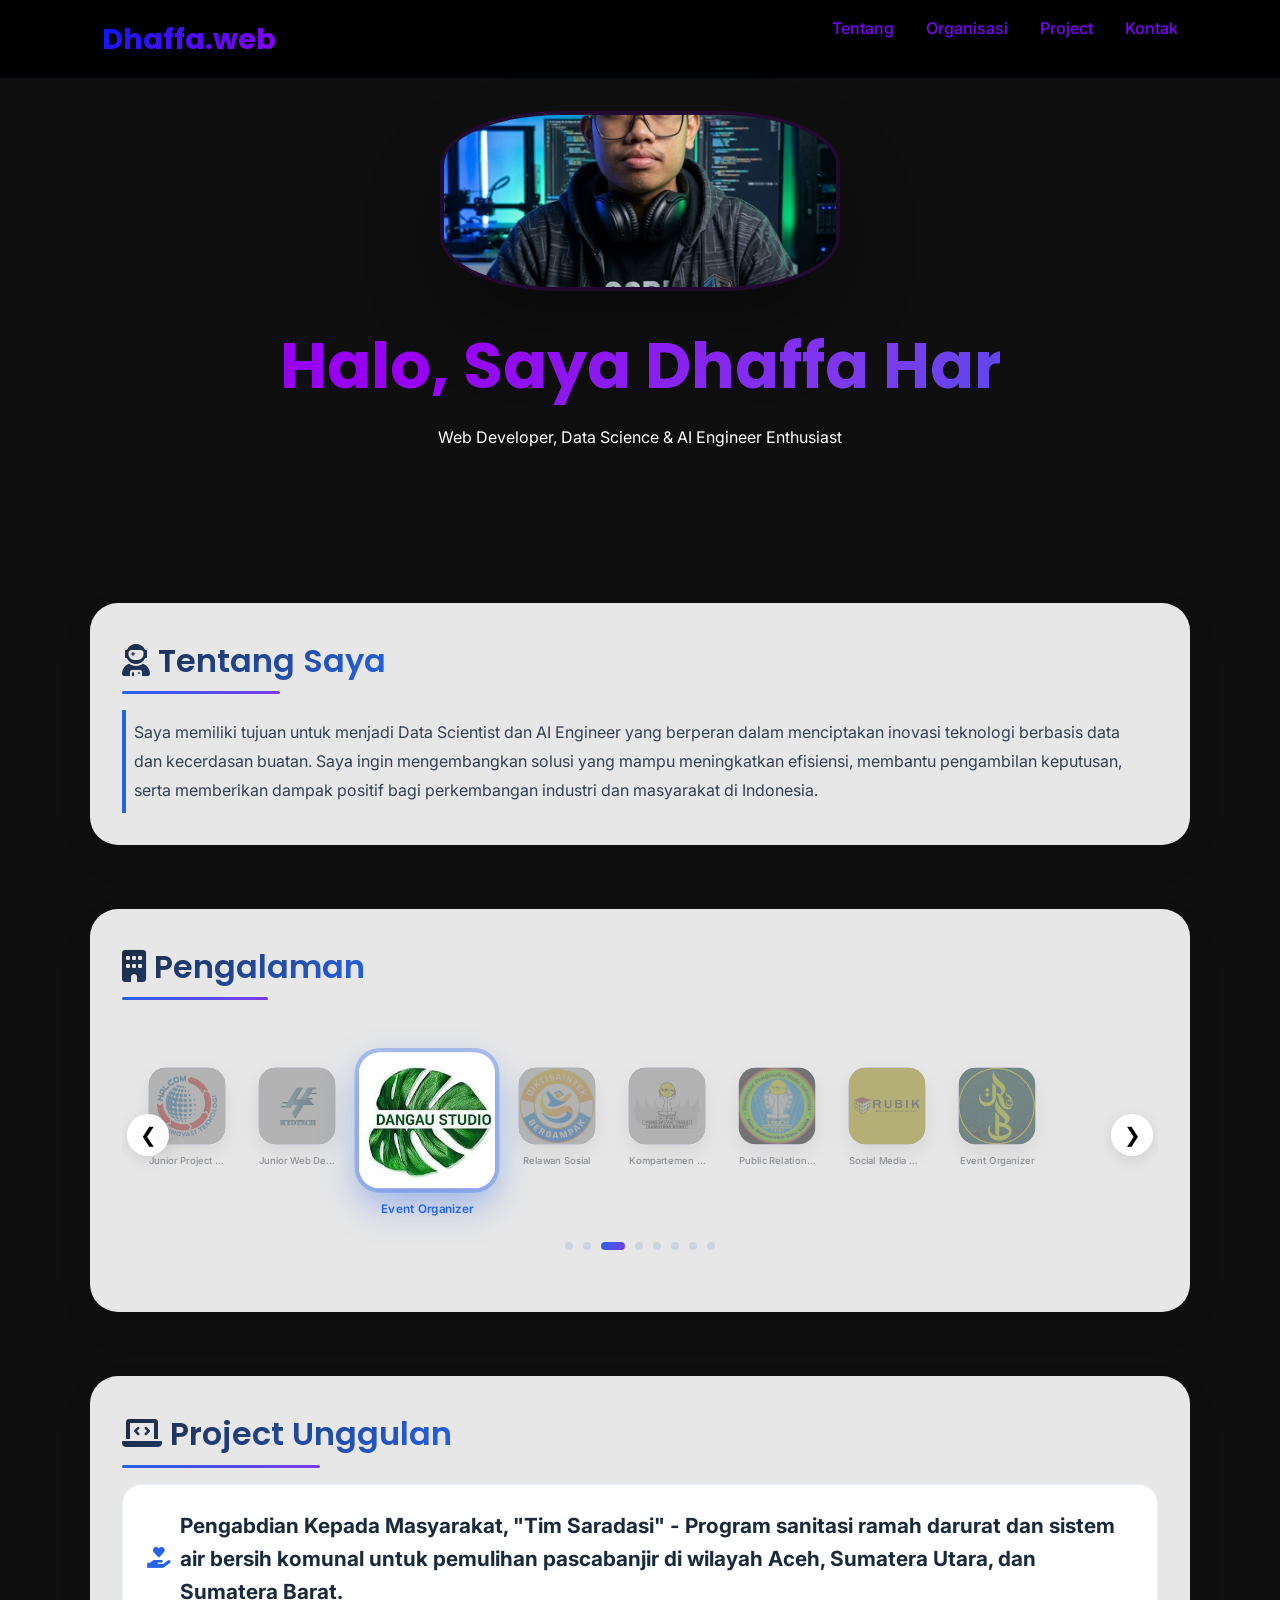
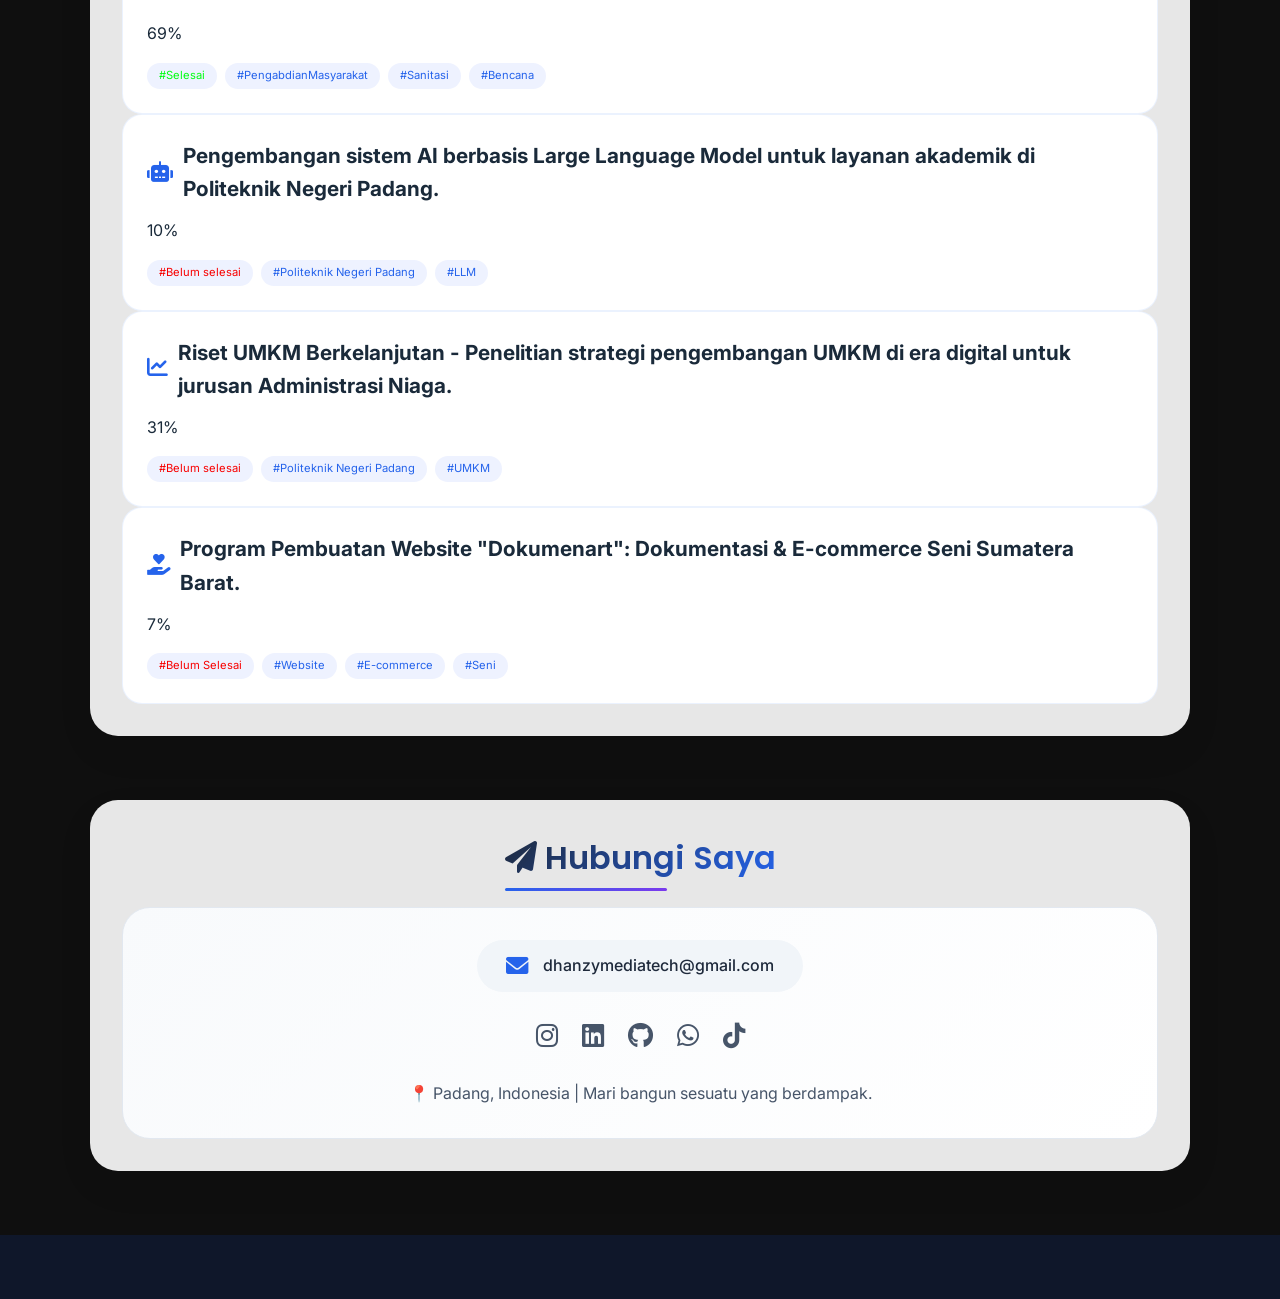
==== commit d5ccbb99: "Portofolio/6" ====
--- a/index.html
+++ b/index.html
@@ -23,9 +23,8 @@
     <!-- NAVBAR -->
     <nav>
         <div class="logo">Dhaffa.web</div>
-        <ul>
+        <ul align="left">
             <li><a href="#about">Tentang</a></li>
-            <li><a href="#skill">Skill</a></li>
             <li><a href="#organization">Organisasi</a></li>
             <li><a href="#project">Project</a></li>
             <li><a href="#contact">Kontak</a></li>
@@ -39,7 +38,7 @@
                 onerror="this.src='https://placehold.co/200x200/2563eb/white?text=Dhaffa'">
         </div>
         <h1 id="typingText"></h1>
-        <p>Vibes Code | Web Developer & AI Enthusiast</p>
+        <p>Web Developer, Data Science & AI Engineer Enthusiast</p>
 
     </div>
 
@@ -47,65 +46,13 @@
     <section id="about">
         <h2><i class="fas fa-user-astronaut"></i> Tentang Saya</h2>
         <p>
-            Saya adalah seorang mahasiswa D4 Bisnis Digital di Politeknik Negeri Padang yang memiliki ketertarikan besar
-            di dunia pemrograman. Saat ini saya fokus mendalami pengembangan web (HTML, CSS, JavaScript) serta
-            eksplorasi
-            AI dengan Python dan OpenCV. Saya percaya bahwa teknologi dapat memberdayakan bisnis dan kehidupan.
-            Setiap project yang saya buat adalah langkah untuk terus belajar dan berinovasi.
+            Saya memiliki tujuan untuk menjadi Data Scientist dan AI Engineer yang berperan dalam menciptakan inovasi
+            teknologi berbasis data dan kecerdasan buatan. Saya ingin mengembangkan solusi yang mampu meningkatkan
+            efisiensi, membantu pengambilan keputusan, serta memberikan dampak positif bagi perkembangan industri dan
+            masyarakat di Indonesia.
         </p>
     </section>
 
-    <!-- SKILL SECTION -->
-    <section id="skill">
-        <h2><i class="fas fa-code"></i> Skill & Tools</h2>
-        <div class="skill-container">
-            <div class="skill-item">
-                <div class="skill-info">
-                    <span class="skill-name"><i class="fab fa-html5"></i> HTML5 & CSS3</span>
-                    <span class="skill-percent">0%</span>
-                </div>
-                <div class="progress-bar">
-                    <div class="progress-fill" data-percent="85"></div>
-                </div>
-            </div>
-            <div class="skill-item">
-                <div class="skill-info">
-                    <span class="skill-name"><i class="fab fa-js"></i> JavaScript</span>
-                    <span class="skill-percent">0%</span>
-                </div>
-                <div class="progress-bar">
-                    <div class="progress-fill" data-percent="75"></div>
-                </div>
-            </div>
-            <div class="skill-item">
-                <div class="skill-info">
-                    <span class="skill-name"><i class="fab fa-python"></i> Python & OpenCV</span>
-                    <span class="skill-percent">0%</span>
-                </div>
-                <div class="progress-bar">
-                    <div class="progress-fill" data-percent="80"></div>
-                </div>
-            </div>
-            <div class="skill-item">
-                <div class="skill-info">
-                    <span class="skill-name"><i class="fas fa-camera"></i> Fotografi & Videografi</span>
-                    <span class="skill-percent">0%</span>
-                </div>
-                <div class="progress-bar">
-                    <div class="progress-fill" data-percent="88"></div>
-                </div>
-            </div>
-            <div class="skill-item">
-                <div class="skill-info">
-                    <span class="skill-name"><i class="fas fa-calendar-alt"></i> Event Organizer</span>
-                    <span class="skill-percent">0%</span>
-                </div>
-                <div class="progress-bar">
-                    <div class="progress-fill" data-percent="90"></div>
-                </div>
-            </div>
-        </div>
-    </section>
     <!-- ORGANIZATION SECTION - Circular Carousel dengan Fokus Tengah -->
     <section id="organization">
         <h2><i class="fas fa-building"></i> Pengalaman </h2>
@@ -194,29 +141,86 @@
     </div>
 
     <!-- PROJECT SECTION -->
+    <!-- PROJECT SECTION -->
     <section id="project">
         <h2><i class="fas fa-laptop-code"></i> Project Unggulan</h2>
-        <div class="project">
-            <h3><i class="fas fa-robot"></i> LLM untuk Layanan Akademik</h3>
-            <p>Pengembangan sistem AI berbasis Large Language Model untuk layanan akademik di Politeknik Negeri
-                Padang.</p>
-            <div class="project-tags"><span>#Politeknik Negeri Padang</span><span>#LLM</span></div>
-        </div>
-        <div class="project">
-            <h3><i class="fas fa-chart-line"></i> Riset UMKM Berkelanjutan</h3>
-            <p>Penelitian strategi pengembangan UMKM di era digital untuk jurusan Administrasi Niaga.</p>
-            <div class="project-tags"><span>#Politeknik Negeri Padang</span><span>#UMKM</span></div>
-        </div>
-
-        <div class="project">
-            <h3><i class="fas fa-chart-line"></i> Pengabdian Kepada Masyarakat, "Tim Saradasi"</h3>
-            <p>Program sanitasi ramah darurat dan sistem air bersih komunal untuk pemulihan pascabanjir di wilayah Aceh,
-                Sumatera Utara. dan Sumatera Barat</p>
-            <div class="project-tags"><span>#Politeknik Negeri Padang</span><span>#PKM</span></div>
-        </div>
-
-        </div>
-    </section>
+
+        <!-- Project 1 - Pengabdian Masyarakat -->
+        <div class="project">
+            <h3><i class="fas fa-hand-holding-heart"></i> Pengabdian Kepada Masyarakat, "Tim Saradasi" - Program
+                sanitasi ramah darurat dan sistem air bersih komunal untuk pemulihan pascabanjir di wilayah Aceh,
+                Sumatera Utara, dan Sumatera Barat.</h3>
+            <div class="project-progress">
+                <div class="project-progress-bar">
+                    <div class="project-progress-fill" data-percent="100"></div>
+                </div>
+                <div class="project-progress-percent">0%</div>
+            </div>
+            <div class="project-tags">
+                <span style="color: #01ff12;">#Selesai</span>
+                <span>#PengabdianMasyarakat</span>
+                <span>#Sanitasi</span>
+                <span>#Bencana</span>
+            </div>
+        </div>
+
+        <!-- Project 2 - LLM -->
+        <div class="project">
+            <h3><i class="fas fa-robot"></i> Pengembangan sistem AI berbasis Large Language Model untuk layanan akademik
+                di Politeknik Negeri Padang.</h3>
+            <div class="project-progress">
+                <div class="project-progress-bar">
+                    <div class="project-progress-fill" data-percent="15"></div>
+                </div>
+                <div class="project-progress-percent">0%</div>
+            </div>
+            <div class="project-tags">
+                <span style="color: #f80000;">#Belum selesai</span>
+                <span style>#Politeknik Negeri Padang</span>
+                <span>#LLM</span>
+            </div>
+        </div>
+
+        <!-- Project 3 - Riset UMKM -->
+        <div class="project">
+            <h3><i class="fas fa-chart-line"></i> Riset UMKM Berkelanjutan - Penelitian strategi pengembangan UMKM di
+                era digital untuk jurusan Administrasi Niaga.</h3>
+            <div class="project-progress">
+                <div class="project-progress-bar">
+                    <div class="project-progress-fill" data-percent="45"></div>
+                </div>
+                <div class="project-progress-percent">0%</div>
+            </div>
+            <div class="project-tags">
+                <span style="color: #f80000;">#Belum selesai</span>
+                <span>#Politeknik Negeri Padang</span>
+                <span>#UMKM</span>
+            </div>
+        </div>
+
+        <!-- Project 4 - website dokumenart -->
+        <div class="project">
+            <h3><i class="fas fa-hand-holding-heart"></i> Program Pembuatan Website "Dokumenart": Dokumentasi &
+                E-commerce
+                Seni Sumatera Barat.</h3>
+            <div class="project-progress">
+                <div class="project-progress-bar">
+                    <div class="project-progress-fill" data-percent="10"></div>
+                </div>
+                <div class="project-progress-percent">0%</div>
+            </div>
+            <div class="project-tags">
+                <span style="color: #f80000;">#Belum Selesai</span>
+                <span>#Website</span>
+                <span>#E-commerce</span>
+                <span>#Seni</span>
+            </div>
+        </div>
+
+
+
+    </section>
+
 
     <!-- CONTACT SECTION -->
     <section id="contact">
@@ -231,10 +235,11 @@
                 <a href="https://www.linkedin.com/in/dhaffa-harfansyah-a165aa2b4" target="_blank"><i
                         class="fab fa-linkedin"></i></a>
                 <a href="https://github.com/dhanzyxone" target="_blank"><i class="fab fa-github"></i></a>
-                <a href="https://wa.me/6285126205130" target="_blank"><i class="fab fa-whatsapp"></i></a>
-                <a href="https://www.tiktok.com/@dhanzy.creator" target="_blank"><i class="fab fa-tiktok"></i></a>
-            </div>
-            <p class="location">📍 Padang, Indonesia | Tersedia untuk kolaborasi</p>
+                <a href="https://wa.me/6285126207130" target="_blank"><i class="fab fa-whatsapp"></i></a>
+                <a href="https://www.tiktok.com/@dhaffa.harfansyah?_r=1&_t=ZS-951dEfSbnS3" target="_blank"><i
+                        class="fab fa-tiktok"></i></a>
+            </div>
+            <p class="location">📍 Padang, Indonesia | Mari bangun sesuatu yang berdampak.</p>
         </div>
     </section>
 
--- a/style.css
+++ b/style.css
@@ -7,7 +7,7 @@
 
 body {
     font-family: 'Inter', sans-serif;
-    background: linear-gradient(135deg, #070707, #e0e7ff);
+    background: #0f0f0f;
     color: #1a2a3a;
     line-height: 1.6;
     scroll-behavior: smooth;
@@ -18,7 +18,7 @@
 nav {
     display: flex;
     justify-content: space-between;
-    align-items: center;
+    align-items: right;
     padding: 1rem 8%;
     background: rgba(0, 0, 0, 0.95);
     backdrop-filter: blur(10px);
@@ -32,7 +32,7 @@
     font-family: 'Poppins', sans-serif;
     font-size: 1.8rem;
     font-weight: 700;
-    background: linear-gradient(135deg, #2563eb, #7c3aed);
+    background: linear-gradient(135deg, #0419fd, #9300f5);
     -webkit-background-clip: text;
     background-clip: text;
     color: transparent;
@@ -47,7 +47,7 @@
 nav ul li a {
     text-decoration: none;
     font-weight: 500;
-    color: #ffffff;
+    color: #7a02fa;
     transition: all 0.3s ease;
     font-size: 1rem;
     position: relative;
@@ -79,13 +79,13 @@
 }
 
 .profile-single {
-    width: 180px;
+    width: 400px;
     height: 180px;
     margin: 0 auto 1.5rem;
-    border-radius: 50%;
+    border-radius: 30%;
     overflow: hidden;
-    box-shadow: 0 20px 35px rgba(0, 0, 0, 0.3);
-    border: 4px solid white;
+    box-shadow: 0 40px 75px rgba(0, 0, 0, 0.3);
+    border: 4px solid rgba(73, 1, 120, 0.329);
     animation: profileGlow 2s ease-in-out infinite;
 }
 
@@ -93,11 +93,11 @@
 
     0%,
     100% {
-        box-shadow: 0 0 0 0 rgba(37, 99, 235, 0.4);
+        box-shadow: 0 0 0 0 rgba(127, 0, 205, 0.4);
     }
 
     50% {
-        box-shadow: 0 0 0 15px rgba(37, 99, 235, 0.2);
+        box-shadow: 0 0 0 15px rgba(4, 0, 248, 0.2);
     }
 }
 
@@ -114,9 +114,9 @@
 
 .hero h1 {
     font-family: 'Poppins', sans-serif;
-    font-size: 2rem;
+    font-size: 4rem;
     font-weight: 700;
-    background: linear-gradient(135deg, #1e293b, #2563eb);
+    background: linear-gradient(135deg, #9000f1, #9900f2, #7c3aed, #2563eb);
     -webkit-background-clip: text;
     background-clip: text;
     color: transparent;
@@ -126,7 +126,7 @@
 
 .hero p {
     font-size: 1rem;
-    color: #475569;
+    color: #ffffff;
     margin-bottom: 1.5rem;
 }
 
